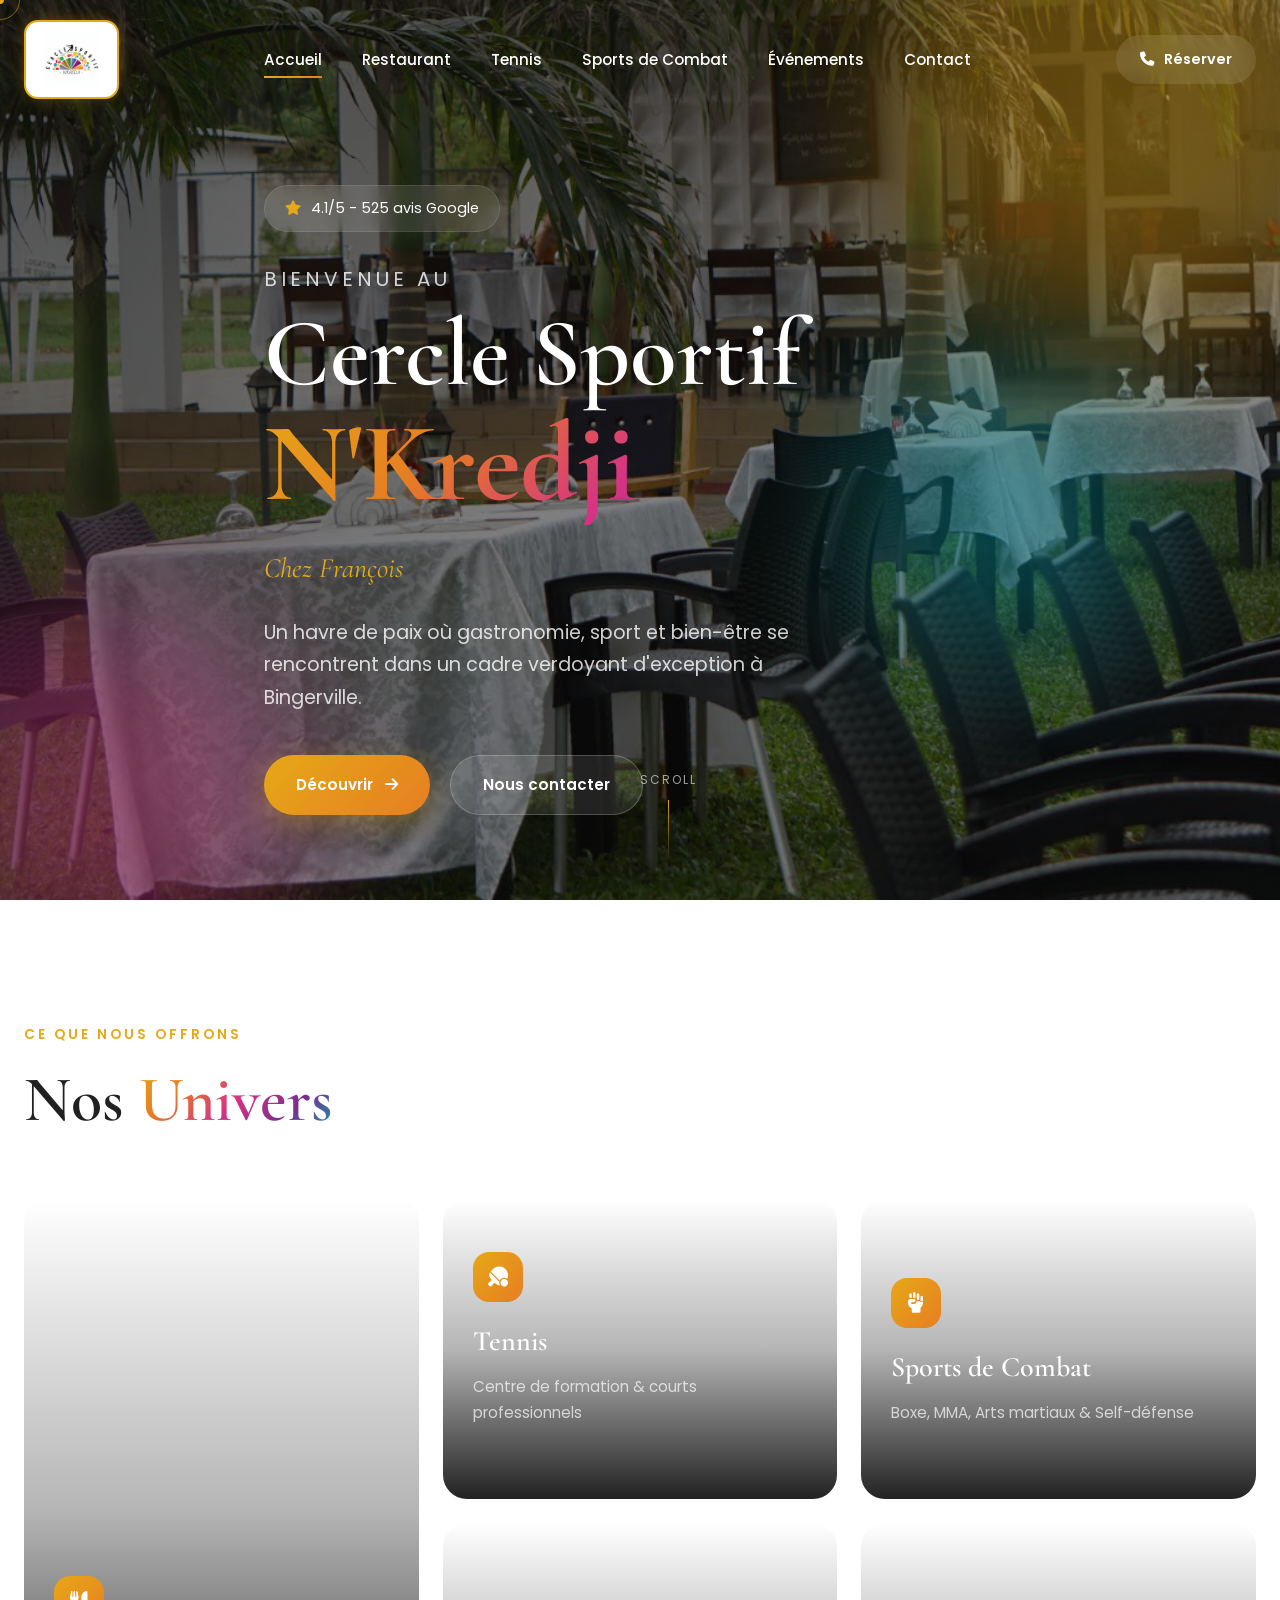
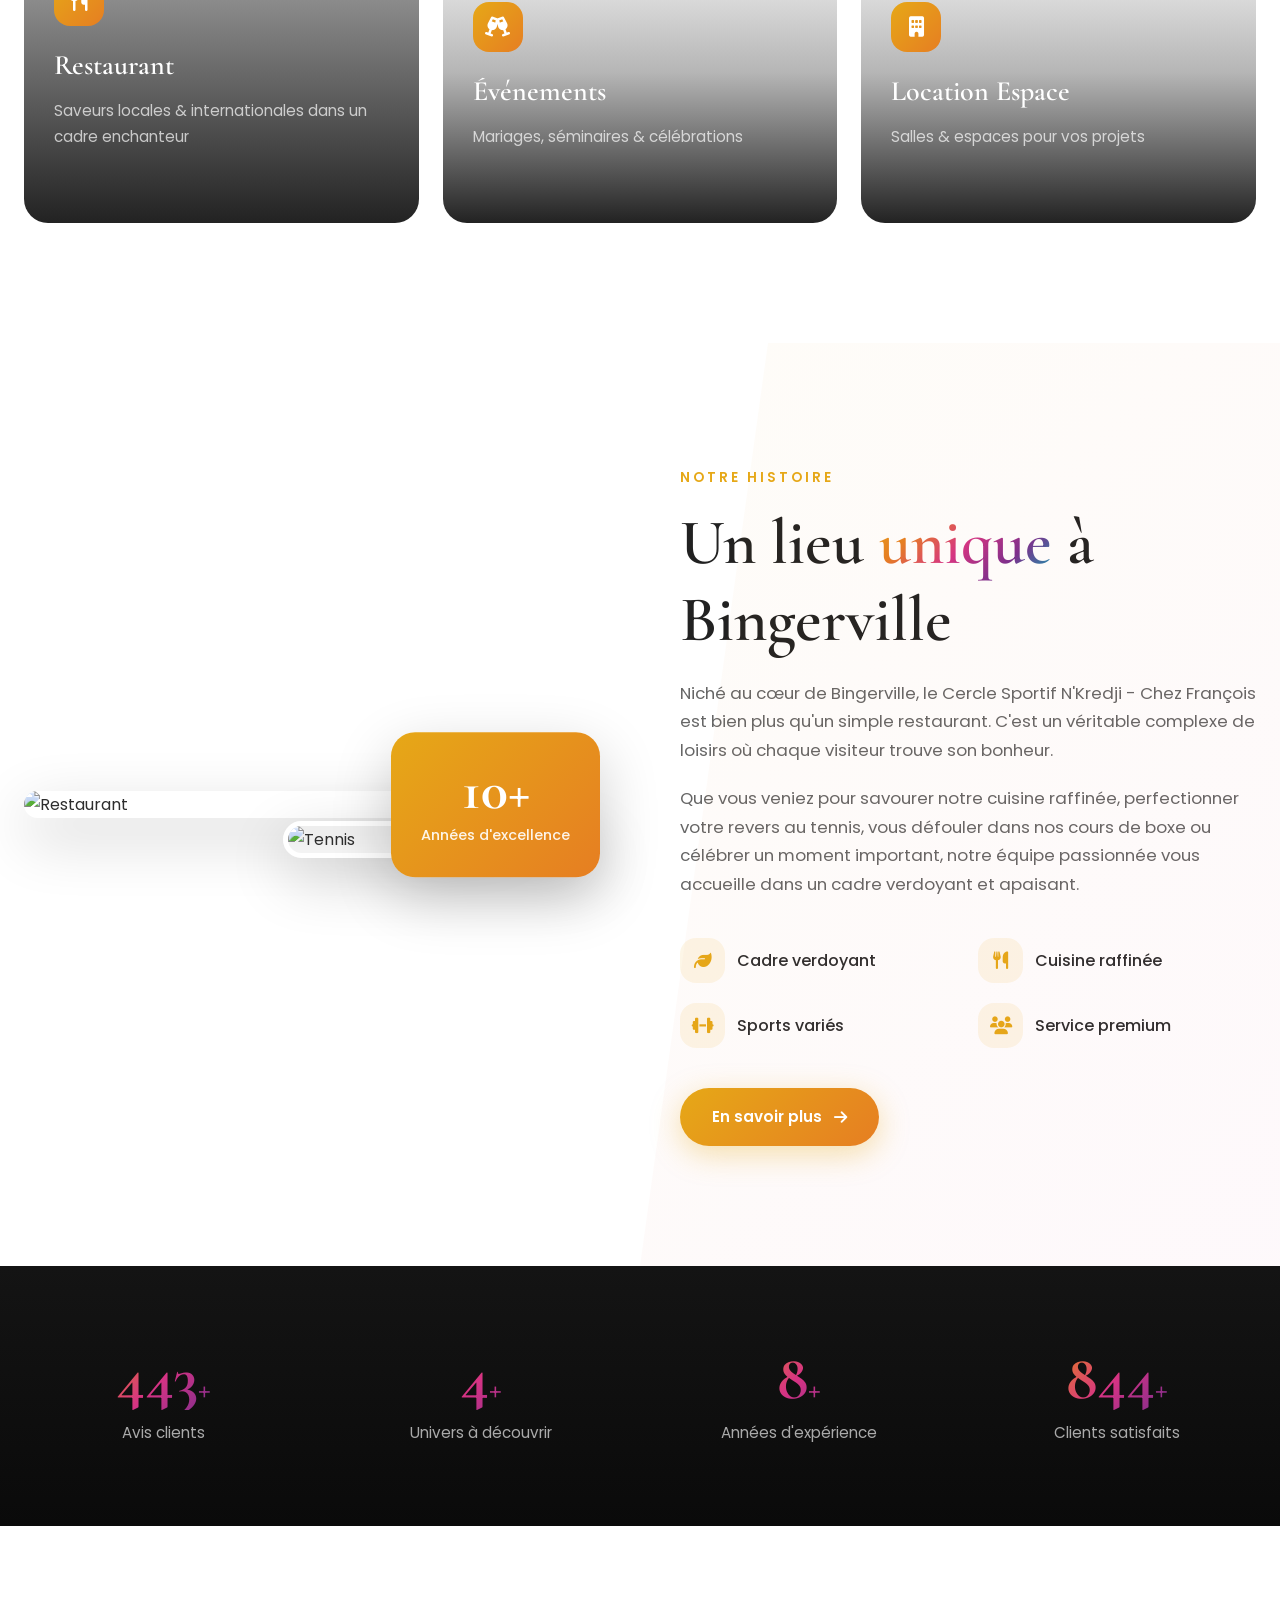
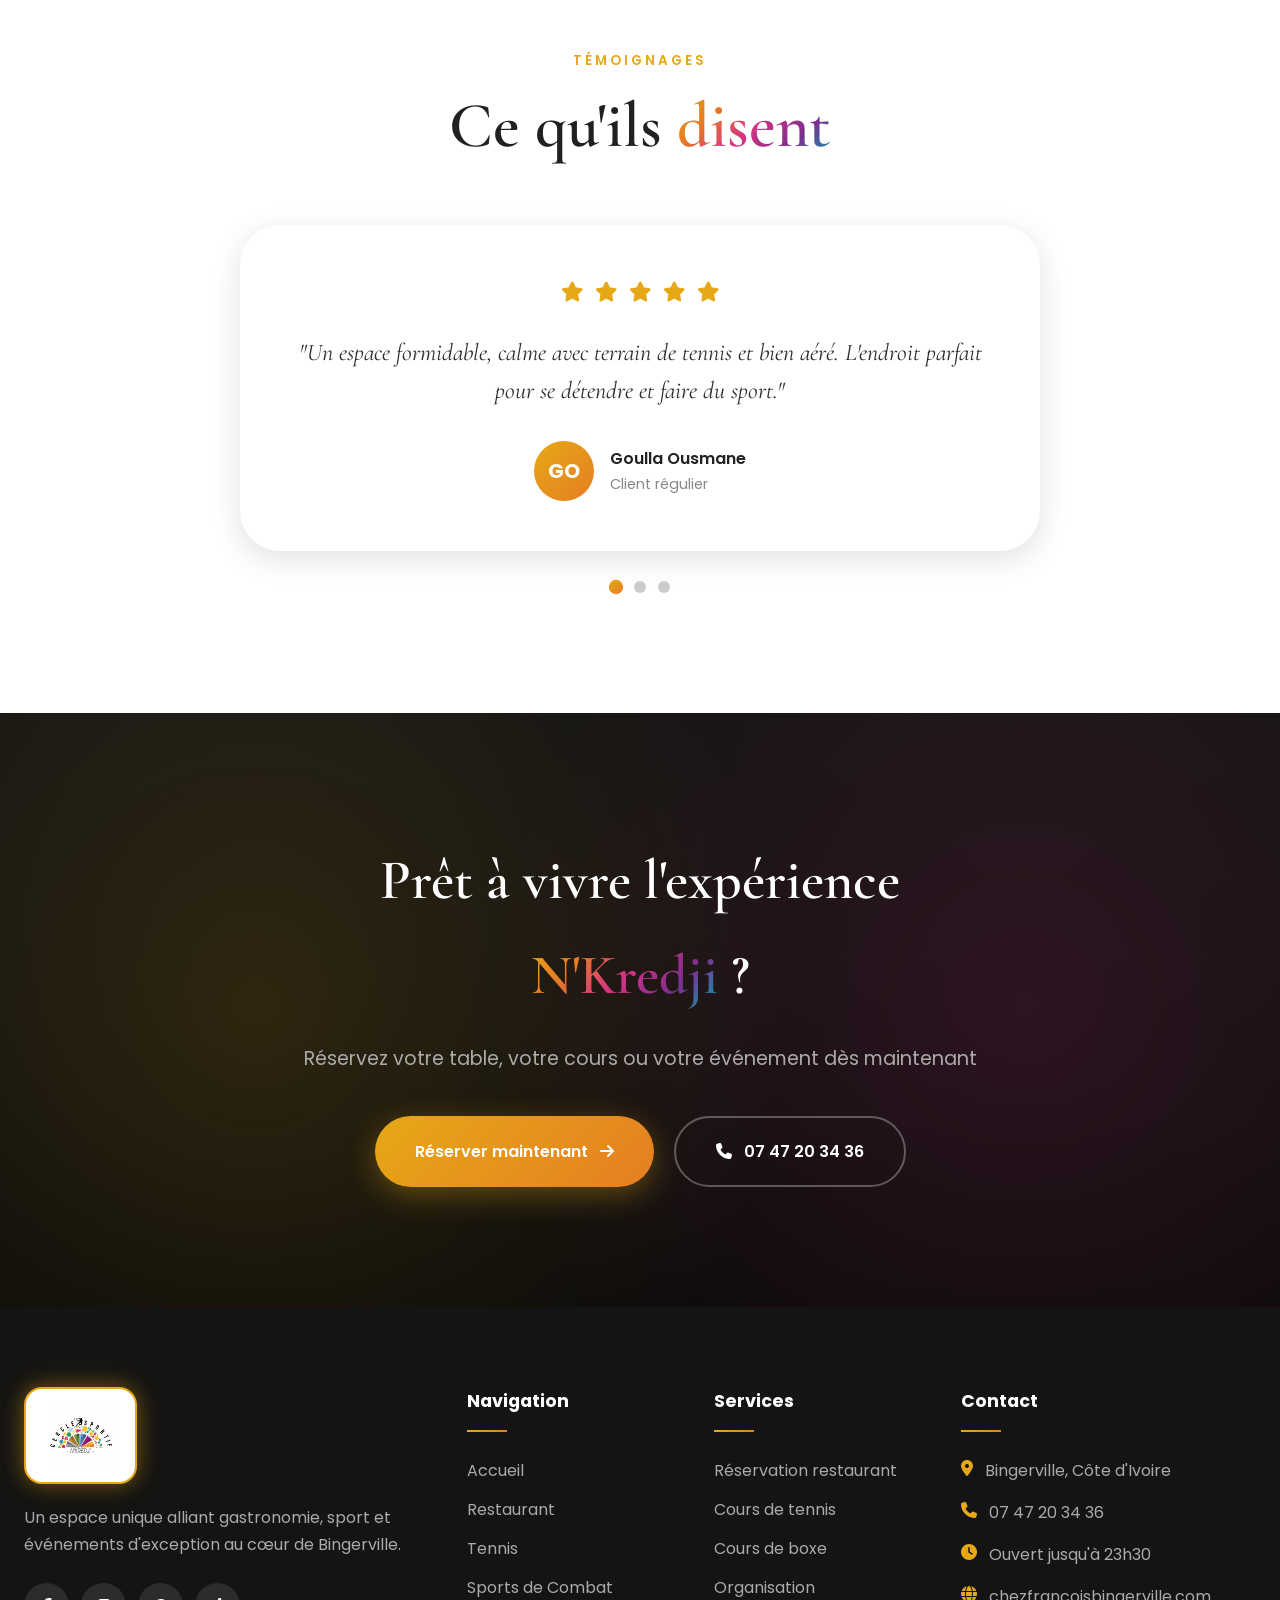
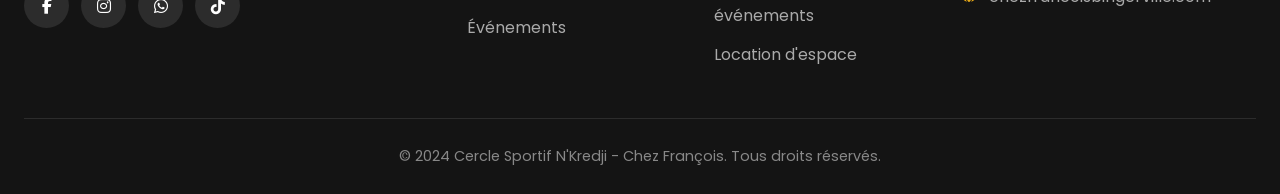
==== index.html @ 5d9f9f69 "Le cercle" ====
<!DOCTYPE html>
<html lang="fr">
<head>
    <meta charset="UTF-8">
    <meta name="viewport" content="width=device-width, initial-scale=1.0">
    <title>Cercle Sportif N'Kredji | Chez François Bingerville</title>
    <meta name="description" content="Restaurant, Centre de Tennis, Sports de Combat, Événements et Location d'Espace à Bingerville">
    <link rel="preconnect" href="https://fonts.googleapis.com">
    <link rel="preconnect" href="https://fonts.gstatic.com" crossorigin>
    <link href="https://fonts.googleapis.com/css2?family=Poppins:wght@300;400;500;600;700;800;900&family=Cormorant+Garamond:wght@400;500;600;700&display=swap" rel="stylesheet">
    <link rel="stylesheet" href="https://cdnjs.cloudflare.com/ajax/libs/font-awesome/6.5.0/css/all.min.css">
    <link rel="stylesheet" href="css/style.css">
</head>
<body>
    <!-- Cursor Effect -->
    <div class="cursor" id="cursor"></div>
    <div class="cursor-follower" id="cursor-follower"></div>

    <!-- Navigation -->
    <header class="header" id="header">
        <nav class="nav container">
            <a href="index.html" class="nav__logo">
                <div class="logo-container">
                    <img src="assets/logo.png" alt="Cercle Sportif N'Kredji">
                </div>
            </a>

            <div class="nav__menu" id="nav-menu">
                <ul class="nav__list">
                    <li class="nav__item">
                        <a href="index.html" class="nav__link active">Accueil</a>
                    </li>
                    <li class="nav__item">
                        <a href="restaurant.html" class="nav__link">Restaurant</a>
                    </li>
                    <li class="nav__item">
                        <a href="tennis.html" class="nav__link">Tennis</a>
                    </li>
                    <li class="nav__item">
                        <a href="combat.html" class="nav__link">Sports de Combat</a>
                    </li>
                    <li class="nav__item">
                        <a href="evenements.html" class="nav__link">Événements</a>
                    </li>
                    <li class="nav__item">
                        <a href="contact.html" class="nav__link">Contact</a>
                    </li>
                </ul>

                <div class="nav__close" id="nav-close">
                    <i class="fas fa-times"></i>
                </div>
            </div>

            <div class="nav__actions">
                <a href="tel:0747203436" class="nav__cta">
                    <i class="fas fa-phone"></i>
                    <span>Réserver</span>
                </a>
                <div class="nav__toggle" id="nav-toggle">
                    <span></span>
                    <span></span>
                </div>
            </div>
        </nav>
    </header>

    <!-- Hero Section -->
    <section class="hero">
        <div class="hero__bg">
            <div class="hero__image" style="background-image: url('assets/hero.png')"></div>
            <div class="hero__overlay"></div>
        </div>

        <div class="hero__content container">
            <div class="hero__badge">
                <span class="hero__badge-icon"><i class="fas fa-star"></i></span>
                <span>4.1/5 - 525 avis Google</span>
            </div>

            <h1 class="hero__title">
                <span class="hero__title-line">Bienvenue au</span>
                <span class="hero__title-main">Cercle Sportif</span>
                <span class="hero__title-accent">N'Kredji</span>
            </h1>

            <p class="hero__subtitle">Chez François</p>

            <p class="hero__description">
                Un havre de paix où gastronomie, sport et bien-être se rencontrent
                dans un cadre verdoyant d'exception à Bingerville.
            </p>

            <div class="hero__buttons">
                <a href="restaurant.html" class="btn btn--primary">
                    <span>Découvrir</span>
                    <i class="fas fa-arrow-right"></i>
                </a>
                <a href="contact.html" class="btn btn--glass">
                    <span>Nous contacter</span>
                </a>
            </div>
        </div>

        <div class="hero__scroll">
            <span>Scroll</span>
            <div class="hero__scroll-line"></div>
        </div>

        <!-- Floating Elements -->
        <div class="hero__float hero__float--1"></div>
        <div class="hero__float hero__float--2"></div>
        <div class="hero__float hero__float--3"></div>
    </section>

    <!-- Services Section -->
    <section class="services section">
        <div class="container">
            <div class="section__header">
                <span class="section__subtitle">Ce que nous offrons</span>
                <h2 class="section__title">Nos <span class="text-gradient">Univers</span></h2>
            </div>

            <div class="services__grid">
                <!-- Restaurant -->
                <a href="restaurant.html" class="service-card service-card--large">
                    <div class="service-card__bg" style="background-image: url('https://images.unsplash.com/photo-1517248135467-4c7edcad34c4?w=800')"></div>
                    <div class="service-card__overlay"></div>
                    <div class="service-card__content">
                        <span class="service-card__icon"><i class="fas fa-utensils"></i></span>
                        <h3 class="service-card__title">Restaurant</h3>
                        <p class="service-card__text">Saveurs locales & internationales dans un cadre enchanteur</p>
                        <span class="service-card__link">
                            Explorer <i class="fas fa-arrow-right"></i>
                        </span>
                    </div>
                </a>

                <!-- Tennis -->
                <a href="tennis.html" class="service-card">
                    <div class="service-card__bg" style="background-image: url('https://images.unsplash.com/photo-1554068865-24cecd4e34b8?w=800')"></div>
                    <div class="service-card__overlay"></div>
                    <div class="service-card__content">
                        <span class="service-card__icon"><i class="fas fa-table-tennis-paddle-ball"></i></span>
                        <h3 class="service-card__title">Tennis</h3>
                        <p class="service-card__text">Centre de formation & courts professionnels</p>
                        <span class="service-card__link">
                            Explorer <i class="fas fa-arrow-right"></i>
                        </span>
                    </div>
                </a>

                <!-- Combat -->
                <a href="combat.html" class="service-card">
                    <div class="service-card__bg" style="background-image: url('https://images.unsplash.com/photo-1549719386-74dfcbf7dbed?w=800')"></div>
                    <div class="service-card__overlay"></div>
                    <div class="service-card__content">
                        <span class="service-card__icon"><i class="fas fa-hand-fist"></i></span>
                        <h3 class="service-card__title">Sports de Combat</h3>
                        <p class="service-card__text">Boxe, MMA, Arts martiaux & Self-défense</p>
                        <span class="service-card__link">
                            Explorer <i class="fas fa-arrow-right"></i>
                        </span>
                    </div>
                </a>

                <!-- Events -->
                <a href="evenements.html" class="service-card">
                    <div class="service-card__bg" style="background-image: url('https://images.unsplash.com/photo-1519167758481-83f550bb49b3?w=800')"></div>
                    <div class="service-card__overlay"></div>
                    <div class="service-card__content">
                        <span class="service-card__icon"><i class="fas fa-champagne-glasses"></i></span>
                        <h3 class="service-card__title">Événements</h3>
                        <p class="service-card__text">Mariages, séminaires & célébrations</p>
                        <span class="service-card__link">
                            Explorer <i class="fas fa-arrow-right"></i>
                        </span>
                    </div>
                </a>

                <!-- Location -->
                <a href="evenements.html#location" class="service-card">
                    <div class="service-card__bg" style="background-image: url('https://images.unsplash.com/photo-1497366216548-37526070297c?w=800')"></div>
                    <div class="service-card__overlay"></div>
                    <div class="service-card__content">
                        <span class="service-card__icon"><i class="fas fa-building"></i></span>
                        <h3 class="service-card__title">Location Espace</h3>
                        <p class="service-card__text">Salles & espaces pour vos projets</p>
                        <span class="service-card__link">
                            Explorer <i class="fas fa-arrow-right"></i>
                        </span>
                    </div>
                </a>
            </div>
        </div>
    </section>

    <!-- About Section -->
    <section class="about section">
        <div class="about__bg"></div>
        <div class="container">
            <div class="about__wrapper">
                <div class="about__images">
                    <div class="about__image about__image--1">
                        <img src="https://images.unsplash.com/photo-1555396273-367ea4eb4db5?w=600" alt="Restaurant">
                    </div>
                    <div class="about__image about__image--2">
                        <img src="https://images.unsplash.com/photo-1622279457486-62dcc4a431d6?w=400" alt="Tennis">
                    </div>
                    <div class="about__experience">
                        <span class="about__experience-number">10+</span>
                        <span class="about__experience-text">Années d'excellence</span>
                    </div>
                </div>

                <div class="about__content">
                    <span class="section__subtitle">Notre histoire</span>
                    <h2 class="section__title">Un lieu <span class="text-gradient">unique</span> à Bingerville</h2>

                    <p class="about__text">
                        Niché au cœur de Bingerville, le Cercle Sportif N'Kredji - Chez François
                        est bien plus qu'un simple restaurant. C'est un véritable complexe de loisirs
                        où chaque visiteur trouve son bonheur.
                    </p>

                    <p class="about__text">
                        Que vous veniez pour savourer notre cuisine raffinée, perfectionner votre
                        revers au tennis, vous défouler dans nos cours de boxe ou célébrer un
                        moment important, notre équipe passionnée vous accueille dans un cadre
                        verdoyant et apaisant.
                    </p>

                    <div class="about__features">
                        <div class="about__feature">
                            <span class="about__feature-icon"><i class="fas fa-leaf"></i></span>
                            <span class="about__feature-text">Cadre verdoyant</span>
                        </div>
                        <div class="about__feature">
                            <span class="about__feature-icon"><i class="fas fa-utensils"></i></span>
                            <span class="about__feature-text">Cuisine raffinée</span>
                        </div>
                        <div class="about__feature">
                            <span class="about__feature-icon"><i class="fas fa-dumbbell"></i></span>
                            <span class="about__feature-text">Sports variés</span>
                        </div>
                        <div class="about__feature">
                            <span class="about__feature-icon"><i class="fas fa-users"></i></span>
                            <span class="about__feature-text">Service premium</span>
                        </div>
                    </div>

                    <a href="contact.html" class="btn btn--primary">
                        <span>En savoir plus</span>
                        <i class="fas fa-arrow-right"></i>
                    </a>
                </div>
            </div>
        </div>
    </section>

    <!-- Stats Section -->
    <section class="stats">
        <div class="container">
            <div class="stats__grid">
                <div class="stat">
                    <span class="stat__number" data-count="525">0</span>
                    <span class="stat__label">Avis clients</span>
                </div>
                <div class="stat">
                    <span class="stat__number" data-count="5">0</span>
                    <span class="stat__label">Univers à découvrir</span>
                </div>
                <div class="stat">
                    <span class="stat__number" data-count="10">0</span>
                    <span class="stat__label">Années d'expérience</span>
                </div>
                <div class="stat">
                    <span class="stat__number" data-count="1000">0</span>
                    <span class="stat__label">Clients satisfaits</span>
                </div>
            </div>
        </div>
    </section>

    <!-- Testimonials -->
    <section class="testimonials section">
        <div class="container">
            <div class="section__header section__header--center">
                <span class="section__subtitle">Témoignages</span>
                <h2 class="section__title">Ce qu'ils <span class="text-gradient">disent</span></h2>
            </div>

            <div class="testimonials__slider">
                <div class="testimonial active">
                    <div class="testimonial__content">
                        <div class="testimonial__rating">
                            <i class="fas fa-star"></i>
                            <i class="fas fa-star"></i>
                            <i class="fas fa-star"></i>
                            <i class="fas fa-star"></i>
                            <i class="fas fa-star"></i>
                        </div>
                        <blockquote class="testimonial__quote">
                            "Un espace formidable, calme avec terrain de tennis et bien aéré.
                            L'endroit parfait pour se détendre et faire du sport."
                        </blockquote>
                        <div class="testimonial__author">
                            <div class="testimonial__avatar">GO</div>
                            <div class="testimonial__info">
                                <span class="testimonial__name">Goulla Ousmane</span>
                                <span class="testimonial__date">Client régulier</span>
                            </div>
                        </div>
                    </div>
                </div>

                <div class="testimonial">
                    <div class="testimonial__content">
                        <div class="testimonial__rating">
                            <i class="fas fa-star"></i>
                            <i class="fas fa-star"></i>
                            <i class="fas fa-star"></i>
                            <i class="fas fa-star"></i>
                            <i class="fas fa-star-half-alt"></i>
                        </div>
                        <blockquote class="testimonial__quote">
                            "Bien espacé, bien propre. Les chambres sont super agréables.
                            Un cadre vraiment exceptionnel pour se ressourcer."
                        </blockquote>
                        <div class="testimonial__author">
                            <div class="testimonial__avatar">TK</div>
                            <div class="testimonial__info">
                                <span class="testimonial__name">Tiacoh A-e Kouadio</span>
                                <span class="testimonial__date">Visiteur</span>
                            </div>
                        </div>
                    </div>
                </div>

                <div class="testimonial">
                    <div class="testimonial__content">
                        <div class="testimonial__rating">
                            <i class="fas fa-star"></i>
                            <i class="fas fa-star"></i>
                            <i class="fas fa-star"></i>
                            <i class="fas fa-star"></i>
                            <i class="fas fa-star"></i>
                        </div>
                        <blockquote class="testimonial__quote">
                            "Le cadre est magnifique et la pizza est excellente !
                            Un lieu parfait pour les sorties en famille ou entre amis."
                        </blockquote>
                        <div class="testimonial__author">
                            <div class="testimonial__avatar">AM</div>
                            <div class="testimonial__info">
                                <span class="testimonial__name">Aminata M.</span>
                                <span class="testimonial__date">Cliente</span>
                            </div>
                        </div>
                    </div>
                </div>
            </div>

            <div class="testimonials__nav">
                <button class="testimonials__dot active" data-index="0"></button>
                <button class="testimonials__dot" data-index="1"></button>
                <button class="testimonials__dot" data-index="2"></button>
            </div>
        </div>
    </section>

    <!-- CTA Section -->
    <section class="cta">
        <div class="cta__bg"></div>
        <div class="container">
            <div class="cta__content">
                <h2 class="cta__title">Prêt à vivre l'expérience <span class="text-gradient">N'Kredji</span> ?</h2>
                <p class="cta__text">Réservez votre table, votre cours ou votre événement dès maintenant</p>
                <div class="cta__buttons">
                    <a href="contact.html" class="btn btn--primary btn--large">
                        <span>Réserver maintenant</span>
                        <i class="fas fa-arrow-right"></i>
                    </a>
                    <a href="tel:0747203436" class="btn btn--outline btn--large">
                        <i class="fas fa-phone"></i>
                        <span>07 47 20 34 36</span>
                    </a>
                </div>
            </div>
        </div>
    </section>

    <!-- Footer -->
    <footer class="footer">
        <div class="container">
            <div class="footer__top">
                <div class="footer__brand">
                    <a href="index.html" class="footer__logo">
                        <div class="logo-container logo-container--footer">
                            <img src="assets/logo.png" alt="Cercle Sportif N'Kredji">
                        </div>
                    </a>
                    <p class="footer__description">
                        Un espace unique alliant gastronomie, sport et événements
                        d'exception au cœur de Bingerville.
                    </p>
                    <div class="footer__social">
                        <a href="#" class="footer__social-link"><i class="fab fa-facebook-f"></i></a>
                        <a href="#" class="footer__social-link"><i class="fab fa-instagram"></i></a>
                        <a href="#" class="footer__social-link"><i class="fab fa-whatsapp"></i></a>
                        <a href="#" class="footer__social-link"><i class="fab fa-tiktok"></i></a>
                    </div>
                </div>

                <div class="footer__links">
                    <h4 class="footer__title">Navigation</h4>
                    <ul class="footer__list">
                        <li><a href="index.html">Accueil</a></li>
                        <li><a href="restaurant.html">Restaurant</a></li>
                        <li><a href="tennis.html">Tennis</a></li>
                        <li><a href="combat.html">Sports de Combat</a></li>
                        <li><a href="evenements.html">Événements</a></li>
                    </ul>
                </div>

                <div class="footer__links">
                    <h4 class="footer__title">Services</h4>
                    <ul class="footer__list">
                        <li><a href="restaurant.html">Réservation restaurant</a></li>
                        <li><a href="tennis.html">Cours de tennis</a></li>
                        <li><a href="combat.html">Cours de boxe</a></li>
                        <li><a href="evenements.html">Organisation événements</a></li>
                        <li><a href="evenements.html#location">Location d'espace</a></li>
                    </ul>
                </div>

                <div class="footer__contact">
                    <h4 class="footer__title">Contact</h4>
                    <ul class="footer__contact-list">
                        <li>
                            <i class="fas fa-location-dot"></i>
                            <span>Bingerville, Côte d'Ivoire</span>
                        </li>
                        <li>
                            <i class="fas fa-phone"></i>
                            <a href="tel:0747203436">07 47 20 34 36</a>
                        </li>
                        <li>
                            <i class="fas fa-clock"></i>
                            <span>Ouvert jusqu'à 23h30</span>
                        </li>
                        <li>
                            <i class="fas fa-globe"></i>
                            <a href="https://chezfrancoisbingerville.com" target="_blank">chezfrancoisbingerville.com</a>
                        </li>
                    </ul>
                </div>
            </div>

            <div class="footer__bottom">
                <p>&copy; 2024 Cercle Sportif N'Kredji - Chez François. Tous droits réservés.</p>
            </div>
        </div>
    </footer>

    <!-- Back to Top -->
    <button class="back-to-top" id="backToTop">
        <i class="fas fa-arrow-up"></i>
    </button>

    <script src="js/main.js"></script>
</body>
</html>
---- css/style.css ----
/* ===============================================
   CERCLE SPORTIF N'KREDJI - MODERN DESIGN
   Palette basée sur le logo multicolore
   =============================================== */

/* === CSS Variables === */
:root {
    /* Couleurs du logo */
    --gold: #E6A817;
    --gold-light: #F4C430;
    --emerald: #2E8B57;
    --emerald-dark: #1D5E3A;
    --cyan: #00A8B5;
    --cyan-light: #00CED1;
    --purple: #7B2D8E;
    --purple-light: #9B4DCA;
    --fuchsia: #D63384;
    --fuchsia-light: #E91E8C;
    --orange: #E67E22;

    /* Neutres élégants */
    --black: #0A0A0A;
    --dark: #141414;
    --dark-lighter: #1E1E1E;
    --gray-900: #212121;
    --gray-800: #2D2D2D;
    --gray-700: #404040;
    --gray-600: #666666;
    --gray-500: #888888;
    --gray-400: #AAAAAA;
    --gray-300: #CCCCCC;
    --gray-200: #E5E5E5;
    --gray-100: #F5F5F5;
    --white: #FFFFFF;

    /* Gradient principal - inspiré de l'éventail du logo */
    --gradient-main: linear-gradient(135deg, var(--gold) 0%, var(--orange) 25%, var(--fuchsia) 50%, var(--purple) 75%, var(--cyan) 100%);
    --gradient-gold: linear-gradient(135deg, var(--gold) 0%, var(--orange) 100%);
    --gradient-cool: linear-gradient(135deg, var(--cyan) 0%, var(--emerald) 100%);
    --gradient-warm: linear-gradient(135deg, var(--fuchsia) 0%, var(--purple) 100%);
    --gradient-dark: linear-gradient(180deg, var(--dark) 0%, var(--black) 100%);

    /* Typography */
    --font-main: 'Poppins', -apple-system, BlinkMacSystemFont, sans-serif;
    --font-display: 'Cormorant Garamond', Georgia, serif;

    /* Spacing */
    --section-padding: 120px;
    --container-max: 1280px;

    /* Effects */
    --shadow-sm: 0 2px 8px rgba(0, 0, 0, 0.08);
    --shadow-md: 0 8px 30px rgba(0, 0, 0, 0.12);
    --shadow-lg: 0 20px 60px rgba(0, 0, 0, 0.2);
    --shadow-glow: 0 0 40px rgba(230, 168, 23, 0.3);

    /* Transitions */
    --ease-out: cubic-bezier(0.16, 1, 0.3, 1);
    --transition-fast: 0.2s var(--ease-out);
    --transition-normal: 0.4s var(--ease-out);
    --transition-slow: 0.6s var(--ease-out);

    /* Border Radius */
    --radius-sm: 8px;
    --radius-md: 16px;
    --radius-lg: 24px;
    --radius-xl: 40px;
    --radius-full: 9999px;
}

/* === Reset & Base === */
*, *::before, *::after {
    margin: 0;
    padding: 0;
    box-sizing: border-box;
}

html {
    scroll-behavior: smooth;
    font-size: 16px;
    -webkit-font-smoothing: antialiased;
    -moz-osx-font-smoothing: grayscale;
}

body {
    font-family: var(--font-main);
    background: var(--white);
    color: var(--gray-800);
    line-height: 1.7;
    overflow-x: hidden;
}

a {
    text-decoration: none;
    color: inherit;
    transition: var(--transition-fast);
}

ul, ol {
    list-style: none;
}

img {
    max-width: 100%;
    height: auto;
    display: block;
}

button {
    cursor: pointer;
    border: none;
    background: none;
    font-family: inherit;
}

input, textarea, select {
    font-family: inherit;
    font-size: inherit;
    outline: none;
}

.container {
    width: 100%;
    max-width: var(--container-max);
    margin: 0 auto;
    padding: 0 24px;
}

.section {
    padding: var(--section-padding) 0;
    position: relative;
}

.section--dark {
    background: var(--dark);
    color: var(--white);
}

.section--gray {
    background: var(--gray-100);
}

/* === Custom Cursor === */
.cursor, .cursor-follower {
    display: none;
}

@media (hover: hover) and (pointer: fine) {
    .cursor {
        display: block;
        position: fixed;
        width: 8px;
        height: 8px;
        background: var(--gold);
        border-radius: 50%;
        pointer-events: none;
        z-index: 10001;
        transform: translate(-50%, -50%);
        transition: transform 0.1s ease, width 0.3s ease, height 0.3s ease;
    }

    .cursor-follower {
        display: block;
        position: fixed;
        width: 40px;
        height: 40px;
        border: 1px solid var(--gold);
        border-radius: 50%;
        pointer-events: none;
        z-index: 10000;
        transform: translate(-50%, -50%);
        transition: transform 0.15s ease, width 0.3s ease, height 0.3s ease, border-color 0.3s ease;
        opacity: 0.5;
    }

    .cursor.hover {
        width: 12px;
        height: 12px;
        background: var(--fuchsia);
    }

    .cursor-follower.hover {
        width: 60px;
        height: 60px;
        border-color: var(--fuchsia);
    }
}

/* === Typography === */
.text-gradient {
    background: var(--gradient-main);
    -webkit-background-clip: text;
    -webkit-text-fill-color: transparent;
    background-clip: text;
}

.section__header {
    margin-bottom: 60px;
}

.section__header--center {
    text-align: center;
    max-width: 700px;
    margin-left: auto;
    margin-right: auto;
}

.section__subtitle {
    display: inline-block;
    font-size: 0.85rem;
    font-weight: 600;
    text-transform: uppercase;
    letter-spacing: 3px;
    color: var(--gold);
    margin-bottom: 16px;
}

.section--dark .section__subtitle {
    color: var(--gold-light);
}

.section__title {
    font-family: var(--font-display);
    font-size: clamp(2.5rem, 5vw, 4rem);
    font-weight: 600;
    line-height: 1.2;
    color: var(--gray-900);
    margin-bottom: 20px;
}

.section--dark .section__title {
    color: var(--white);
}

.section__description {
    font-size: 1.1rem;
    color: var(--gray-600);
    max-width: 600px;
}

.section--dark .section__description {
    color: var(--gray-400);
}

.section__header--center .section__description {
    margin: 0 auto;
}

/* === Buttons === */
.btn {
    display: inline-flex;
    align-items: center;
    justify-content: center;
    gap: 12px;
    padding: 16px 32px;
    font-size: 0.95rem;
    font-weight: 600;
    border-radius: var(--radius-full);
    transition: var(--transition-normal);
    position: relative;
    overflow: hidden;
}

.btn--primary {
    background: var(--gradient-gold);
    color: var(--white);
    box-shadow: 0 8px 30px rgba(230, 168, 23, 0.35);
}

.btn--primary:hover {
    transform: translateY(-3px);
    box-shadow: 0 12px 40px rgba(230, 168, 23, 0.45);
}

.btn--primary i {
    transition: transform var(--transition-fast);
}

.btn--primary:hover i {
    transform: translateX(5px);
}

.btn--outline {
    border: 2px solid var(--gray-300);
    color: var(--gray-800);
    background: transparent;
}

.btn--outline:hover {
    border-color: var(--gold);
    color: var(--gold);
}

.section--dark .btn--outline,
.cta .btn--outline {
    border-color: rgba(255, 255, 255, 0.3);
    color: var(--white);
}

.section--dark .btn--outline:hover,
.cta .btn--outline:hover {
    border-color: var(--white);
    background: rgba(255, 255, 255, 0.1);
}

.btn--glass {
    background: rgba(255, 255, 255, 0.1);
    backdrop-filter: blur(10px);
    border: 1px solid rgba(255, 255, 255, 0.2);
    color: var(--white);
}

.btn--glass:hover {
    background: rgba(255, 255, 255, 0.2);
}

.btn--large {
    padding: 20px 40px;
    font-size: 1rem;
}

.btn--small {
    padding: 12px 24px;
    font-size: 0.875rem;
}

.btn--full {
    width: 100%;
}

/* === Header / Navigation === */
.header {
    position: fixed;
    top: 0;
    left: 0;
    width: 100%;
    z-index: 1000;
    padding: 20px 0;
    transition: var(--transition-normal);
}

.header.scrolled {
    background: rgba(255, 255, 255, 0.95);
    backdrop-filter: blur(20px);
    padding: 12px 0;
    box-shadow: var(--shadow-md);
}

.header--dark {
    background: rgba(255, 255, 255, 0.95);
    backdrop-filter: blur(20px);
    box-shadow: var(--shadow-sm);
}

.header--dark.scrolled {
    background: rgba(255, 255, 255, 0.98);
    box-shadow: var(--shadow-md);
}

.header--dark .nav__link {
    color: var(--gray-800);
}

.header--dark.scrolled .nav__link {
    color: var(--gray-800);
}

.header--dark .nav__cta {
    background: var(--gradient-gold);
    color: var(--white);
}

.header--dark.scrolled .nav__cta {
    background: var(--gradient-gold);
    color: var(--white);
}

.header--dark .nav__toggle span {
    background: var(--gray-800);
}

.nav {
    display: flex;
    align-items: center;
    justify-content: space-between;
}

.nav__logo img {
    height: 55px;
    transition: var(--transition-normal);
}

.header.scrolled .nav__logo img {
    height: 45px;
}

/* Logo Container - Clean modern design with orange glow */
.logo-container {
    display: flex;
    align-items: center;
    justify-content: center;
    padding: 10px 18px;
    background: var(--white);
    border-radius: 14px;
    border: 2px solid var(--gold);
    box-shadow:
        0 0 15px rgba(230, 168, 23, 0.3),
        0 4px 20px rgba(0, 0, 0, 0.1);
    transition: var(--transition-normal);
    position: relative;
}

.nav__logo:hover .logo-container {
    border-color: var(--orange);
    box-shadow:
        0 0 25px rgba(230, 168, 23, 0.5),
        0 0 50px rgba(230, 168, 23, 0.2),
        0 8px 30px rgba(0, 0, 0, 0.15);
    transform: translateY(-2px);
}

.header.scrolled .logo-container {
    padding: 8px 14px;
}

/* Footer Logo Container */
.logo-container--footer {
    background: var(--white);
    border: 2px solid var(--gold);
    box-shadow:
        0 0 20px rgba(230, 168, 23, 0.4),
        0 0 40px rgba(230, 168, 23, 0.15),
        0 4px 25px rgba(0, 0, 0, 0.2);
    padding: 14px 22px;
    border-radius: 18px;
}

.footer__logo:hover .logo-container--footer {
    border-color: var(--orange);
    box-shadow:
        0 0 30px rgba(230, 168, 23, 0.6),
        0 0 60px rgba(230, 168, 23, 0.25),
        0 8px 35px rgba(0, 0, 0, 0.25);
    transform: translateY(-3px);
}

.logo-container--footer img {
    height: 65px;
}

.nav__list {
    display: flex;
    align-items: center;
    gap: 40px;
}

.nav__link {
    font-size: 0.95rem;
    font-weight: 500;
    color: var(--white);
    position: relative;
    padding: 8px 0;
}

.header.scrolled .nav__link {
    color: var(--gray-800);
}

.nav__link::after {
    content: '';
    position: absolute;
    bottom: 0;
    left: 0;
    width: 0;
    height: 2px;
    background: var(--gradient-gold);
    transition: var(--transition-normal);
}

.nav__link:hover::after,
.nav__link.active::after {
    width: 100%;
}

.nav__actions {
    display: flex;
    align-items: center;
    gap: 20px;
}

.nav__cta {
    display: flex;
    align-items: center;
    gap: 10px;
    padding: 12px 24px;
    background: rgba(255, 255, 255, 0.1);
    backdrop-filter: blur(10px);
    border-radius: var(--radius-full);
    color: var(--white);
    font-weight: 600;
    font-size: 0.9rem;
    transition: var(--transition-normal);
}

.nav__cta:hover {
    background: var(--gradient-gold);
    transform: translateY(-2px);
    box-shadow: 0 8px 25px rgba(230, 168, 23, 0.4);
}

.header.scrolled .nav__cta {
    background: var(--gradient-gold);
    color: var(--white);
}

.nav__toggle {
    display: none;
    flex-direction: column;
    gap: 6px;
    padding: 10px;
    cursor: pointer;
}

.nav__toggle span {
    width: 24px;
    height: 2px;
    background: var(--white);
    transition: var(--transition-normal);
}

.header.scrolled .nav__toggle span {
    background: var(--gray-800);
}

.nav__close {
    display: none;
}

/* === Hero Section === */
.hero {
    position: relative;
    min-height: 100vh;
    display: flex;
    align-items: center;
    overflow: hidden;
}

.hero__bg {
    position: absolute;
    top: 0;
    left: 0;
    width: 100%;
    height: 100%;
    /* Fallback color - vert émeraude foncé inspiré du logo */
    background: linear-gradient(135deg, #1D5E3A 0%, #0A2E1C 100%);
}

.hero__image {
    width: 100%;
    height: 100%;
    background-size: cover;
    background-position: center;
    background-repeat: no-repeat;
}

.hero__video {
    width: 100%;
    height: 100%;
    object-fit: cover;
}

.hero__overlay {
    position: absolute;
    top: 0;
    left: 0;
    width: 100%;
    height: 100%;
    background: linear-gradient(
        135deg,
        rgba(10, 10, 10, 0.7) 0%,
        rgba(10, 10, 10, 0.5) 50%,
        rgba(10, 10, 10, 0.4) 100%
    );
}

.hero__content {
    position: relative;
    z-index: 2;
    max-width: 800px;
    padding-top: 100px;
}

.hero__badge {
    display: inline-flex;
    align-items: center;
    gap: 10px;
    padding: 10px 20px;
    background: rgba(255, 255, 255, 0.1);
    backdrop-filter: blur(10px);
    border: 1px solid rgba(255, 255, 255, 0.1);
    border-radius: var(--radius-full);
    font-size: 0.9rem;
    color: var(--white);
    margin-bottom: 30px;
    animation: fadeInUp 1s var(--ease-out) 0.2s both;
}

.hero__badge-icon {
    color: var(--gold);
}

.hero__title {
    color: var(--white);
    margin-bottom: 20px;
    animation: fadeInUp 1s var(--ease-out) 0.4s both;
}

.hero__title-line {
    display: block;
    font-family: var(--font-main);
    font-size: 1.25rem;
    font-weight: 400;
    letter-spacing: 4px;
    text-transform: uppercase;
    opacity: 0.8;
    margin-bottom: 10px;
}

.hero__title-main {
    display: block;
    font-family: var(--font-display);
    font-size: clamp(3rem, 8vw, 6rem);
    font-weight: 600;
    line-height: 1;
}

.hero__title-accent {
    display: block;
    font-family: var(--font-display);
    font-size: clamp(3.5rem, 10vw, 7rem);
    font-weight: 700;
    background: var(--gradient-main);
    -webkit-background-clip: text;
    -webkit-text-fill-color: transparent;
    background-clip: text;
    line-height: 1.1;
}

.hero__subtitle {
    font-family: var(--font-display);
    font-size: 1.75rem;
    font-style: italic;
    color: var(--gold);
    margin-bottom: 24px;
    animation: fadeInUp 1s var(--ease-out) 0.5s both;
}

.hero__description {
    font-size: 1.2rem;
    color: rgba(255, 255, 255, 0.8);
    max-width: 550px;
    margin-bottom: 40px;
    animation: fadeInUp 1s var(--ease-out) 0.6s both;
}

.hero__buttons {
    display: flex;
    gap: 20px;
    flex-wrap: wrap;
    animation: fadeInUp 1s var(--ease-out) 0.7s both;
}

.hero__scroll {
    position: absolute;
    bottom: 40px;
    left: 50%;
    transform: translateX(-50%);
    display: flex;
    flex-direction: column;
    align-items: center;
    gap: 10px;
    color: rgba(255, 255, 255, 0.6);
    font-size: 0.75rem;
    letter-spacing: 2px;
    text-transform: uppercase;
    animation: fadeInUp 1s var(--ease-out) 1s both;
}

.hero__scroll-line {
    width: 1px;
    height: 60px;
    background: linear-gradient(to bottom, var(--gold), transparent);
    animation: scrollLine 2s ease-in-out infinite;
}

@keyframes scrollLine {
    0%, 100% { transform: scaleY(0); transform-origin: top; }
    50% { transform: scaleY(1); transform-origin: top; }
    51% { transform-origin: bottom; }
    100% { transform: scaleY(0); transform-origin: bottom; }
}

/* Floating shapes */
.hero__float {
    position: absolute;
    border-radius: 50%;
    filter: blur(80px);
    opacity: 0.4;
    pointer-events: none;
}

.hero__float--1 {
    width: 500px;
    height: 500px;
    background: var(--gold);
    top: -150px;
    right: -100px;
    animation: float1 20s ease-in-out infinite;
}

.hero__float--2 {
    width: 400px;
    height: 400px;
    background: var(--fuchsia);
    bottom: -100px;
    left: -100px;
    animation: float2 25s ease-in-out infinite;
}

.hero__float--3 {
    width: 300px;
    height: 300px;
    background: var(--cyan);
    top: 40%;
    right: 10%;
    animation: float3 18s ease-in-out infinite;
}

@keyframes float1 {
    0%, 100% { transform: translate(0, 0) scale(1); }
    33% { transform: translate(-50px, 50px) scale(1.1); }
    66% { transform: translate(30px, -30px) scale(0.95); }
}

@keyframes float2 {
    0%, 100% { transform: translate(0, 0) scale(1); }
    33% { transform: translate(40px, -40px) scale(0.9); }
    66% { transform: translate(-30px, 30px) scale(1.1); }
}

@keyframes float3 {
    0%, 100% { transform: translate(0, 0) scale(1); }
    50% { transform: translate(-40px, 40px) scale(1.1); }
}

@keyframes fadeInUp {
    from {
        opacity: 0;
        transform: translateY(40px);
    }
    to {
        opacity: 1;
        transform: translateY(0);
    }
}

/* === Page Hero === */
.page-hero {
    position: relative;
    height: 70vh;
    min-height: 500px;
    display: flex;
    align-items: center;
    justify-content: center;
    text-align: center;
    overflow: hidden;
}

.page-hero__bg {
    position: absolute;
    top: 0;
    left: 0;
    width: 100%;
    height: 100%;
    background-size: cover;
    background-position: center;
    transition: transform 10s ease-out;
}

.page-hero:hover .page-hero__bg {
    transform: scale(1.05);
}

.page-hero__overlay {
    position: absolute;
    top: 0;
    left: 0;
    width: 100%;
    height: 100%;
    background: linear-gradient(
        to bottom,
        rgba(10, 10, 10, 0.5) 0%,
        rgba(10, 10, 10, 0.7) 100%
    );
}

.page-hero__overlay--dark {
    background: linear-gradient(
        to bottom,
        rgba(10, 10, 10, 0.7) 0%,
        rgba(10, 10, 10, 0.85) 100%
    );
}

.page-hero__content {
    position: relative;
    z-index: 2;
    max-width: 800px;
    padding: 0 24px;
}

.page-hero__subtitle {
    display: inline-block;
    font-size: 0.9rem;
    font-weight: 600;
    text-transform: uppercase;
    letter-spacing: 4px;
    color: var(--gold);
    margin-bottom: 20px;
    animation: fadeInUp 0.8s var(--ease-out) 0.2s both;
}

.page-hero__title {
    font-family: var(--font-display);
    font-size: clamp(3rem, 8vw, 5rem);
    font-weight: 600;
    color: var(--white);
    line-height: 1.1;
    margin-bottom: 20px;
    animation: fadeInUp 0.8s var(--ease-out) 0.4s both;
}

.page-hero__description {
    font-size: 1.2rem;
    color: rgba(255, 255, 255, 0.8);
    max-width: 600px;
    margin: 0 auto;
    animation: fadeInUp 0.8s var(--ease-out) 0.6s both;
}

.page-hero__scroll {
    position: absolute;
    bottom: 30px;
    left: 50%;
    transform: translateX(-50%);
    color: var(--white);
    font-size: 1.5rem;
    animation: bounce 2s infinite;
}

@keyframes bounce {
    0%, 100% { transform: translateX(-50%) translateY(0); }
    50% { transform: translateX(-50%) translateY(10px); }
}

/* === Services Grid === */
.services__grid {
    display: grid;
    grid-template-columns: repeat(3, 1fr);
    grid-template-rows: repeat(2, 300px);
    gap: 24px;
}

.service-card {
    position: relative;
    border-radius: var(--radius-lg);
    overflow: hidden;
    display: flex;
    align-items: flex-end;
}

.service-card--large {
    grid-row: span 2;
}

.service-card__bg {
    position: absolute;
    top: 0;
    left: 0;
    width: 100%;
    height: 100%;
    background-size: cover;
    background-position: center;
    transition: transform var(--transition-slow);
}

.service-card:hover .service-card__bg {
    transform: scale(1.1);
}

.service-card__overlay {
    position: absolute;
    top: 0;
    left: 0;
    width: 100%;
    height: 100%;
    background: linear-gradient(
        to top,
        rgba(10, 10, 10, 0.9) 0%,
        rgba(10, 10, 10, 0.3) 50%,
        transparent 100%
    );
    transition: var(--transition-normal);
}

.service-card:hover .service-card__overlay {
    background: linear-gradient(
        to top,
        rgba(10, 10, 10, 0.95) 0%,
        rgba(10, 10, 10, 0.5) 60%,
        rgba(10, 10, 10, 0.2) 100%
    );
}

.service-card__content {
    position: relative;
    z-index: 2;
    padding: 30px;
    width: 100%;
}

.service-card__icon {
    display: inline-flex;
    align-items: center;
    justify-content: center;
    width: 50px;
    height: 50px;
    background: var(--gradient-gold);
    border-radius: var(--radius-md);
    font-size: 1.25rem;
    color: var(--white);
    margin-bottom: 16px;
    transition: var(--transition-normal);
}

.service-card:hover .service-card__icon {
    transform: scale(1.1);
}

.service-card__title {
    font-family: var(--font-display);
    font-size: 1.75rem;
    font-weight: 600;
    color: var(--white);
    margin-bottom: 8px;
}

.service-card__text {
    font-size: 0.95rem;
    color: rgba(255, 255, 255, 0.7);
    margin-bottom: 16px;
    display: -webkit-box;
    -webkit-line-clamp: 2;
    -webkit-box-orient: vertical;
    overflow: hidden;
}

.service-card__link {
    display: inline-flex;
    align-items: center;
    gap: 8px;
    font-size: 0.9rem;
    font-weight: 600;
    color: var(--gold);
    opacity: 0;
    transform: translateY(10px);
    transition: var(--transition-normal);
}

.service-card:hover .service-card__link {
    opacity: 1;
    transform: translateY(0);
}

.service-card__link i {
    transition: transform var(--transition-fast);
}

.service-card:hover .service-card__link i {
    transform: translateX(5px);
}

/* === About Section === */
.about__bg {
    position: absolute;
    top: 0;
    right: 0;
    width: 50%;
    height: 100%;
    background: linear-gradient(135deg, rgba(230, 168, 23, 0.03), rgba(214, 51, 132, 0.03));
    clip-path: polygon(20% 0, 100% 0, 100% 100%, 0 100%);
}

.about__wrapper {
    display: grid;
    grid-template-columns: 1fr 1fr;
    gap: 80px;
    align-items: center;
}

.about__images {
    position: relative;
}

.about__image {
    border-radius: var(--radius-lg);
    overflow: hidden;
    box-shadow: var(--shadow-lg);
}

.about__image img {
    width: 100%;
    height: 100%;
    object-fit: cover;
    transition: transform var(--transition-slow);
}

.about__image:hover img {
    transform: scale(1.05);
}

.about__image--1 {
    width: 85%;
}

.about__image--2 {
    position: absolute;
    bottom: -40px;
    right: 0;
    width: 55%;
    border: 5px solid var(--white);
}

.about__experience {
    position: absolute;
    top: 50%;
    right: 0;
    transform: translateY(-50%);
    background: var(--gradient-gold);
    padding: 30px;
    border-radius: var(--radius-lg);
    text-align: center;
    box-shadow: var(--shadow-lg);
}

.about__experience-number {
    display: block;
    font-family: var(--font-display);
    font-size: 3.5rem;
    font-weight: 700;
    color: var(--white);
    line-height: 1;
}

.about__experience-text {
    display: block;
    font-size: 0.9rem;
    font-weight: 500;
    color: rgba(255, 255, 255, 0.9);
    margin-top: 5px;
}

.about__text {
    font-size: 1.05rem;
    color: var(--gray-600);
    margin-bottom: 20px;
}

.about__features {
    display: grid;
    grid-template-columns: repeat(2, 1fr);
    gap: 20px;
    margin: 40px 0;
}

.about__feature {
    display: flex;
    align-items: center;
    gap: 12px;
}

.about__feature-icon {
    display: flex;
    align-items: center;
    justify-content: center;
    width: 45px;
    height: 45px;
    background: rgba(230, 168, 23, 0.1);
    border-radius: var(--radius-md);
    color: var(--gold);
    font-size: 1.1rem;
}

.about__feature-text {
    font-weight: 500;
    color: var(--gray-800);
}

/* === Stats Section === */
.stats {
    background: var(--gradient-dark);
    padding: 80px 0;
}

.stats__grid {
    display: grid;
    grid-template-columns: repeat(4, 1fr);
    gap: 40px;
    text-align: center;
}

.stat__number {
    display: block;
    font-family: var(--font-display);
    font-size: 4rem;
    font-weight: 700;
    background: var(--gradient-main);
    -webkit-background-clip: text;
    -webkit-text-fill-color: transparent;
    background-clip: text;
    line-height: 1;
}

.stat__number::after {
    content: '+';
    font-size: 2rem;
}

.stat__label {
    display: block;
    color: var(--gray-400);
    font-size: 0.95rem;
    margin-top: 10px;
}

/* === Testimonials === */
.testimonials__slider {
    max-width: 800px;
    margin: 0 auto;
    position: relative;
}

.testimonial {
    display: none;
    animation: fadeIn 0.5s var(--ease-out);
}

.testimonial.active {
    display: block;
}

@keyframes fadeIn {
    from { opacity: 0; transform: translateY(20px); }
    to { opacity: 1; transform: translateY(0); }
}

.testimonial__content {
    background: var(--white);
    padding: 50px;
    border-radius: var(--radius-xl);
    box-shadow: var(--shadow-md);
    text-align: center;
}

.testimonial__rating {
    color: var(--gold);
    font-size: 1.25rem;
    margin-bottom: 25px;
}

.testimonial__rating i {
    margin: 0 3px;
}

.testimonial__quote {
    font-family: var(--font-display);
    font-size: 1.5rem;
    font-style: italic;
    color: var(--gray-800);
    line-height: 1.6;
    margin-bottom: 30px;
}

.testimonial__author {
    display: flex;
    align-items: center;
    justify-content: center;
    gap: 16px;
}

.testimonial__avatar {
    width: 60px;
    height: 60px;
    background: var(--gradient-gold);
    border-radius: 50%;
    display: flex;
    align-items: center;
    justify-content: center;
    font-size: 1.25rem;
    font-weight: 700;
    color: var(--white);
}

.testimonial__info {
    text-align: left;
}

.testimonial__name {
    display: block;
    font-weight: 600;
    color: var(--gray-900);
}

.testimonial__date {
    display: block;
    font-size: 0.9rem;
    color: var(--gray-500);
}

.testimonials__nav {
    display: flex;
    justify-content: center;
    gap: 12px;
    margin-top: 30px;
}

.testimonials__dot {
    width: 12px;
    height: 12px;
    border-radius: 50%;
    background: var(--gray-300);
    transition: var(--transition-normal);
    cursor: pointer;
}

.testimonials__dot.active {
    background: var(--gradient-gold);
    transform: scale(1.2);
}

/* === CTA Section === */
.cta {
    position: relative;
    padding: 120px 0;
    overflow: hidden;
}

.cta__bg {
    position: absolute;
    top: 0;
    left: 0;
    width: 100%;
    height: 100%;
    background: var(--gradient-dark);
}

.cta__bg::before {
    content: '';
    position: absolute;
    top: 0;
    left: 0;
    width: 100%;
    height: 100%;
    background:
        radial-gradient(circle at 20% 50%, rgba(230, 168, 23, 0.15) 0%, transparent 50%),
        radial-gradient(circle at 80% 50%, rgba(214, 51, 132, 0.15) 0%, transparent 50%);
}

.cta__content {
    position: relative;
    z-index: 2;
    text-align: center;
    max-width: 700px;
    margin: 0 auto;
}

.cta__title {
    font-family: var(--font-display);
    font-size: clamp(2.5rem, 5vw, 3.5rem);
    font-weight: 600;
    color: var(--white);
    margin-bottom: 20px;
}

.cta__text {
    font-size: 1.2rem;
    color: var(--gray-400);
    margin-bottom: 40px;
}

.cta__buttons {
    display: flex;
    gap: 20px;
    justify-content: center;
    flex-wrap: wrap;
}

/* === Intro Section === */
.intro__wrapper {
    display: grid;
    grid-template-columns: 1fr 1fr;
    gap: 80px;
    align-items: center;
}

.intro__wrapper--reverse {
    direction: rtl;
}

.intro__wrapper--reverse > * {
    direction: ltr;
}

.intro__text {
    font-size: 1.05rem;
    color: var(--gray-600);
    margin-bottom: 20px;
}

.intro__badges {
    display: flex;
    flex-wrap: wrap;
    gap: 16px;
    margin-top: 30px;
}

.intro__badge {
    display: flex;
    align-items: center;
    gap: 10px;
    padding: 12px 20px;
    background: rgba(230, 168, 23, 0.08);
    border-radius: var(--radius-full);
    font-size: 0.9rem;
    font-weight: 500;
    color: var(--gray-800);
}

.intro__badge i {
    color: var(--gold);
}

.intro__image {
    position: relative;
}

.intro__image img {
    width: 100%;
    border-radius: var(--radius-xl);
    box-shadow: var(--shadow-lg);
}

.intro__image-badge {
    position: absolute;
    bottom: -20px;
    left: 30px;
    display: flex;
    align-items: center;
    gap: 12px;
    padding: 16px 24px;
    background: var(--white);
    border-radius: var(--radius-full);
    box-shadow: var(--shadow-md);
    font-size: 0.9rem;
    font-weight: 600;
}

.intro__image-badge-icon {
    display: flex;
    align-items: center;
    justify-content: center;
    width: 40px;
    height: 40px;
    background: var(--gradient-gold);
    border-radius: 50%;
    color: var(--white);
}

/* === Menu Grid === */
.menu__grid {
    display: grid;
    grid-template-columns: repeat(3, 1fr);
    gap: 30px;
}

.menu-card {
    background: var(--dark-lighter);
    border-radius: var(--radius-lg);
    overflow: hidden;
    transition: var(--transition-normal);
}

.menu-card:hover {
    transform: translateY(-10px);
    box-shadow: var(--shadow-glow);
}

.menu-card__image {
    height: 200px;
    overflow: hidden;
}

.menu-card__image img {
    width: 100%;
    height: 100%;
    object-fit: cover;
    transition: transform var(--transition-slow);
}

.menu-card:hover .menu-card__image img {
    transform: scale(1.1);
}

.menu-card__content {
    padding: 25px;
}

.menu-card__category {
    display: inline-block;
    font-size: 0.75rem;
    font-weight: 600;
    text-transform: uppercase;
    letter-spacing: 1px;
    color: var(--gold);
    margin-bottom: 10px;
}

.menu-card__title {
    font-family: var(--font-display);
    font-size: 1.5rem;
    font-weight: 600;
    color: var(--white);
    margin-bottom: 8px;
}

.menu-card__description {
    font-size: 0.9rem;
    color: var(--gray-400);
    margin-bottom: 16px;
}

.menu-card__footer {
    display: flex;
    justify-content: space-between;
    align-items: center;
}

.menu-card__tag {
    display: flex;
    align-items: center;
    gap: 6px;
    font-size: 0.8rem;
    color: var(--fuchsia);
}

.menu__cta {
    text-align: center;
    margin-top: 60px;
}

.menu__cta p {
    color: var(--gray-400);
    margin-bottom: 20px;
}

/* === Ambiance Gallery === */
.ambiance__gallery {
    display: grid;
    grid-template-columns: 2fr 1fr 1fr;
    grid-template-rows: repeat(2, 200px);
    gap: 20px;
}

.ambiance__item {
    position: relative;
    border-radius: var(--radius-lg);
    overflow: hidden;
}

.ambiance__item--large {
    grid-row: span 2;
}

.ambiance__item img {
    width: 100%;
    height: 100%;
    object-fit: cover;
    transition: transform var(--transition-slow);
}

.ambiance__item:hover img {
    transform: scale(1.1);
}

.ambiance__item-overlay {
    position: absolute;
    bottom: 0;
    left: 0;
    width: 100%;
    padding: 20px;
    background: linear-gradient(to top, rgba(0, 0, 0, 0.8), transparent);
    opacity: 0;
    transition: var(--transition-normal);
}

.ambiance__item:hover .ambiance__item-overlay {
    opacity: 1;
}

.ambiance__item-overlay span {
    color: var(--white);
    font-weight: 500;
}

/* === Drinks Section === */
.drinks__wrapper {
    display: grid;
    grid-template-columns: 1fr 1fr;
    gap: 80px;
    align-items: center;
}

.drinks__text {
    font-size: 1.05rem;
    color: var(--gray-600);
    margin-bottom: 30px;
}

.drinks__list {
    display: flex;
    flex-direction: column;
    gap: 20px;
}

.drinks__item {
    display: flex;
    align-items: center;
    gap: 16px;
    padding: 20px;
    background: var(--white);
    border-radius: var(--radius-md);
    box-shadow: var(--shadow-sm);
    transition: var(--transition-normal);
}

.drinks__item:hover {
    transform: translateX(10px);
    box-shadow: var(--shadow-md);
}

.drinks__item-icon {
    font-size: 2rem;
}

.drinks__item-info h4 {
    font-weight: 600;
    color: var(--gray-900);
    margin-bottom: 4px;
}

.drinks__item-info p {
    font-size: 0.9rem;
    color: var(--gray-500);
}

.drinks__image img {
    border-radius: var(--radius-xl);
    box-shadow: var(--shadow-lg);
}

/* === Restaurant Info === */
.resto-info__grid {
    display: grid;
    grid-template-columns: repeat(4, 1fr);
    gap: 30px;
}

.resto-info__card {
    text-align: center;
    padding: 40px 30px;
    background: var(--white);
    border-radius: var(--radius-lg);
    box-shadow: var(--shadow-sm);
    transition: var(--transition-normal);
}

.resto-info__card:hover {
    transform: translateY(-10px);
    box-shadow: var(--shadow-md);
}

.resto-info__icon {
    display: inline-flex;
    align-items: center;
    justify-content: center;
    width: 70px;
    height: 70px;
    background: var(--gradient-gold);
    border-radius: 50%;
    font-size: 1.5rem;
    color: var(--white);
    margin-bottom: 20px;
}

.resto-info__card h3 {
    font-size: 1.1rem;
    color: var(--gray-900);
    margin-bottom: 10px;
}

.resto-info__card p {
    font-size: 0.95rem;
    color: var(--gray-600);
}

.resto-info__card strong {
    color: var(--gold);
}

/* === Programs Grid === */
.programs__grid {
    display: grid;
    grid-template-columns: repeat(3, 1fr);
    gap: 30px;
}

.program-card {
    background: var(--dark-lighter);
    border-radius: var(--radius-lg);
    padding: 40px;
    text-align: center;
    position: relative;
    transition: var(--transition-normal);
}

.program-card:hover {
    transform: translateY(-10px);
}

.program-card--featured {
    background: linear-gradient(135deg, var(--gold), var(--orange));
    transform: scale(1.05);
}

.program-card--featured:hover {
    transform: scale(1.05) translateY(-10px);
}

.program-card__badge {
    position: absolute;
    top: -12px;
    left: 50%;
    transform: translateX(-50%);
    background: var(--fuchsia);
    color: var(--white);
    padding: 6px 20px;
    border-radius: var(--radius-full);
    font-size: 0.8rem;
    font-weight: 600;
}

.program-card__icon {
    display: inline-flex;
    align-items: center;
    justify-content: center;
    width: 70px;
    height: 70px;
    background: rgba(255, 255, 255, 0.1);
    border-radius: 50%;
    font-size: 1.75rem;
    color: var(--white);
    margin-bottom: 20px;
}

.program-card--featured .program-card__icon {
    background: rgba(255, 255, 255, 0.2);
}

.program-card__title {
    font-family: var(--font-display);
    font-size: 1.75rem;
    color: var(--white);
    margin-bottom: 8px;
}

.program-card__level {
    color: var(--gold-light);
    font-size: 0.9rem;
    margin-bottom: 25px;
}

.program-card--featured .program-card__level {
    color: rgba(255, 255, 255, 0.8);
}

.program-card__features {
    text-align: left;
    margin-bottom: 30px;
}

.program-card__features li {
    display: flex;
    align-items: center;
    gap: 10px;
    padding: 10px 0;
    color: var(--gray-300);
    border-bottom: 1px solid rgba(255, 255, 255, 0.1);
}

.program-card__features li i {
    color: var(--cyan);
}

.program-card--featured .program-card__features li {
    color: rgba(255, 255, 255, 0.9);
    border-color: rgba(255, 255, 255, 0.2);
}

.program-card--featured .program-card__features li i {
    color: var(--white);
}

/* === Coaches === */
.coaches__grid {
    display: grid;
    grid-template-columns: repeat(2, 1fr);
    gap: 40px;
    max-width: 800px;
}

.coach-card {
    display: flex;
    gap: 25px;
    align-items: center;
    padding: 30px;
    background: var(--white);
    border-radius: var(--radius-lg);
    box-shadow: var(--shadow-sm);
    transition: var(--transition-normal);
}

.coach-card:hover {
    transform: translateY(-5px);
    box-shadow: var(--shadow-md);
}

.coach-card__image {
    width: 100px;
    height: 100px;
    border-radius: 50%;
    overflow: hidden;
    flex-shrink: 0;
}

.coach-card__image img {
    width: 100%;
    height: 100%;
    object-fit: cover;
}

.coach-card__name {
    font-family: var(--font-display);
    font-size: 1.5rem;
    color: var(--gray-900);
    margin-bottom: 5px;
}

.coach-card__role {
    color: var(--gold);
    font-weight: 500;
    margin-bottom: 5px;
}

.coach-card__experience {
    font-size: 0.9rem;
    color: var(--gray-500);
}

/* === Features Grid === */
.features__grid {
    display: grid;
    grid-template-columns: repeat(4, 1fr);
    gap: 30px;
}

.feature-card {
    text-align: center;
    padding: 40px 25px;
    background: var(--white);
    border-radius: var(--radius-lg);
    transition: var(--transition-normal);
}

.feature-card:hover {
    transform: translateY(-10px);
    box-shadow: var(--shadow-md);
}

.feature-card__icon {
    display: inline-flex;
    align-items: center;
    justify-content: center;
    width: 70px;
    height: 70px;
    background: var(--gradient-cool);
    border-radius: var(--radius-md);
    font-size: 1.5rem;
    color: var(--white);
    margin-bottom: 20px;
}

.feature-card__title {
    font-size: 1.1rem;
    font-weight: 600;
    color: var(--gray-900);
    margin-bottom: 10px;
}

.feature-card__text {
    font-size: 0.9rem;
    color: var(--gray-600);
}

/* === Pricing === */
.pricing__options {
    display: grid;
    grid-template-columns: repeat(3, 1fr);
    gap: 30px;
    max-width: 900px;
    margin: 0 auto;
}

.pricing__card {
    text-align: center;
    padding: 40px 30px;
    background: var(--gray-100);
    border-radius: var(--radius-lg);
    transition: var(--transition-normal);
}

.pricing__card:hover {
    transform: translateY(-5px);
}

.pricing__card--featured {
    background: var(--gradient-gold);
    color: var(--white);
    transform: scale(1.05);
}

.pricing__card--featured:hover {
    transform: scale(1.05) translateY(-5px);
}

.pricing__card h3 {
    font-family: var(--font-display);
    font-size: 1.5rem;
    margin-bottom: 10px;
}

.pricing__card p {
    margin-bottom: 25px;
    opacity: 0.8;
}

.pricing__note {
    text-align: center;
    margin-top: 40px;
    color: var(--gray-500);
}

/* === Disciplines Grid === */
.disciplines__grid {
    display: grid;
    grid-template-columns: repeat(2, 1fr);
    gap: 30px;
}

.discipline-card {
    display: grid;
    grid-template-columns: 1fr 1.5fr;
    background: var(--dark-lighter);
    border-radius: var(--radius-lg);
    overflow: hidden;
}

.discipline-card__image {
    position: relative;
    height: 100%;
    min-height: 300px;
}

.discipline-card__image img {
    width: 100%;
    height: 100%;
    object-fit: cover;
}

.discipline-card__overlay {
    position: absolute;
    top: 0;
    left: 0;
    width: 100%;
    height: 100%;
    background: linear-gradient(to right, rgba(10, 10, 10, 0.8), transparent);
}

.discipline-card__content {
    padding: 40px;
}

.discipline-card__icon {
    display: inline-flex;
    align-items: center;
    justify-content: center;
    width: 60px;
    height: 60px;
    background: var(--gradient-warm);
    border-radius: var(--radius-md);
    font-size: 1.5rem;
    color: var(--white);
    margin-bottom: 20px;
}

.discipline-card__title {
    font-family: var(--font-display);
    font-size: 2rem;
    color: var(--white);
    margin-bottom: 5px;
}

.discipline-card__subtitle {
    color: var(--fuchsia);
    font-weight: 500;
    margin-bottom: 15px;
}

.discipline-card__description {
    color: var(--gray-400);
    margin-bottom: 20px;
}

.discipline-card__features {
    margin-bottom: 25px;
}

.discipline-card__features li {
    display: flex;
    align-items: center;
    gap: 10px;
    padding: 8px 0;
    color: var(--gray-300);
}

.discipline-card__features li i {
    color: var(--cyan);
}

/* === Benefits === */
.benefits__wrapper {
    display: grid;
    grid-template-columns: 1fr 2fr;
    gap: 60px;
    align-items: center;
}

.benefits__text {
    color: var(--gray-600);
    margin-bottom: 20px;
}

.benefits__grid {
    display: grid;
    grid-template-columns: repeat(2, 1fr);
    gap: 25px;
}

.benefit-card {
    display: flex;
    gap: 20px;
    padding: 30px;
    background: var(--white);
    border-radius: var(--radius-lg);
    box-shadow: var(--shadow-sm);
    transition: var(--transition-normal);
}

.benefit-card:hover {
    transform: translateY(-5px);
    box-shadow: var(--shadow-md);
}

.benefit-card__icon {
    display: flex;
    align-items: center;
    justify-content: center;
    width: 55px;
    height: 55px;
    background: var(--gradient-warm);
    border-radius: var(--radius-md);
    font-size: 1.25rem;
    color: var(--white);
    flex-shrink: 0;
}

.benefit-card h3 {
    font-size: 1.1rem;
    color: var(--gray-900);
    margin-bottom: 5px;
}

.benefit-card p {
    font-size: 0.9rem;
    color: var(--gray-600);
}

/* === Schedule === */
.schedule__table-wrapper {
    overflow-x: auto;
}

.schedule__table {
    width: 100%;
    border-collapse: collapse;
    background: var(--white);
    border-radius: var(--radius-lg);
    overflow: hidden;
    box-shadow: var(--shadow-sm);
}

.schedule__table th,
.schedule__table td {
    padding: 20px;
    text-align: center;
}

.schedule__table th {
    background: var(--gradient-gold);
    color: var(--white);
    font-weight: 600;
}

.schedule__table td {
    border-bottom: 1px solid var(--gray-200);
}

.schedule__table tr:last-child td {
    border-bottom: none;
}

.schedule__table tr:hover td {
    background: rgba(230, 168, 23, 0.05);
}

.schedule__note {
    text-align: center;
    margin-top: 30px;
    color: var(--gray-500);
    font-size: 0.9rem;
}

.schedule__note i {
    margin-right: 8px;
    color: var(--gold);
}

/* === Trial Section === */
.trial__wrapper {
    display: grid;
    grid-template-columns: 1.5fr 1fr;
    gap: 60px;
    align-items: center;
    padding: 60px;
    background: var(--gradient-dark);
    border-radius: var(--radius-xl);
    overflow: hidden;
}

.trial__badge {
    display: inline-flex;
    align-items: center;
    gap: 8px;
    padding: 10px 20px;
    background: var(--fuchsia);
    border-radius: var(--radius-full);
    color: var(--white);
    font-size: 0.85rem;
    font-weight: 600;
    margin-bottom: 20px;
}

.trial__title {
    font-family: var(--font-display);
    font-size: 2.5rem;
    color: var(--white);
    margin-bottom: 20px;
}

.trial__text {
    color: var(--gray-400);
    margin-bottom: 25px;
}

.trial__features {
    margin-bottom: 30px;
}

.trial__features li {
    display: flex;
    align-items: center;
    gap: 12px;
    padding: 10px 0;
    color: var(--gray-300);
}

.trial__features li i {
    color: var(--cyan);
}

.trial__image img {
    border-radius: var(--radius-lg);
}

/* === Event Types === */
.event-types__grid {
    display: grid;
    grid-template-columns: repeat(3, 1fr);
    gap: 30px;
}

.event-type-card {
    background: var(--dark-lighter);
    border-radius: var(--radius-lg);
    overflow: hidden;
}

.event-type-card__image {
    position: relative;
    height: 250px;
}

.event-type-card__image img {
    width: 100%;
    height: 100%;
    object-fit: cover;
}

.event-type-card__overlay {
    position: absolute;
    top: 0;
    left: 0;
    width: 100%;
    height: 100%;
    background: linear-gradient(to bottom, transparent, rgba(10, 10, 10, 0.8));
}

.event-type-card__content {
    padding: 35px;
}

.event-type-card__icon {
    display: inline-flex;
    align-items: center;
    justify-content: center;
    width: 60px;
    height: 60px;
    background: var(--gradient-gold);
    border-radius: var(--radius-md);
    font-size: 1.5rem;
    color: var(--white);
    margin-bottom: 20px;
    margin-top: -80px;
    position: relative;
}

.event-type-card__title {
    font-family: var(--font-display);
    font-size: 1.75rem;
    color: var(--white);
    margin-bottom: 12px;
}

.event-type-card__description {
    color: var(--gray-400);
    margin-bottom: 20px;
}

.event-type-card__features {
    margin-bottom: 25px;
}

.event-type-card__features li {
    display: flex;
    align-items: center;
    gap: 10px;
    padding: 8px 0;
    color: var(--gray-300);
    font-size: 0.9rem;
}

.event-type-card__features li i {
    color: var(--gold);
}

/* === Spaces Grid === */
.spaces__grid {
    display: grid;
    grid-template-columns: repeat(3, 1fr);
    gap: 30px;
}

.space-card {
    background: var(--white);
    border-radius: var(--radius-lg);
    overflow: hidden;
    box-shadow: var(--shadow-sm);
    transition: var(--transition-normal);
}

.space-card:hover {
    transform: translateY(-10px);
    box-shadow: var(--shadow-md);
}

.space-card__image {
    height: 200px;
    overflow: hidden;
}

.space-card__image img {
    width: 100%;
    height: 100%;
    object-fit: cover;
    transition: transform var(--transition-slow);
}

.space-card:hover .space-card__image img {
    transform: scale(1.1);
}

.space-card__content {
    padding: 25px;
}

.space-card__title {
    font-family: var(--font-display);
    font-size: 1.5rem;
    color: var(--gray-900);
    margin-bottom: 8px;
}

.space-card__description {
    color: var(--gray-600);
    margin-bottom: 15px;
}

.space-card__features {
    display: flex;
    gap: 20px;
}

.space-card__features span {
    display: flex;
    align-items: center;
    gap: 8px;
    font-size: 0.9rem;
    color: var(--gray-500);
}

.space-card__features i {
    color: var(--gold);
}

/* === Event Services === */
.event-services__grid {
    display: grid;
    grid-template-columns: repeat(3, 1fr);
    gap: 30px;
}

.event-service {
    text-align: center;
    padding: 40px 30px;
    background: var(--white);
    border-radius: var(--radius-lg);
    transition: var(--transition-normal);
}

.event-service:hover {
    transform: translateY(-10px);
    box-shadow: var(--shadow-md);
}

.event-service__icon {
    display: inline-flex;
    align-items: center;
    justify-content: center;
    width: 70px;
    height: 70px;
    background: var(--gradient-gold);
    border-radius: 50%;
    font-size: 1.5rem;
    color: var(--white);
    margin-bottom: 20px;
}

.event-service h3 {
    font-size: 1.1rem;
    color: var(--gray-900);
    margin-bottom: 10px;
}

.event-service p {
    font-size: 0.9rem;
    color: var(--gray-600);
}

/* === Gallery === */
.gallery__grid {
    display: grid;
    grid-template-columns: 2fr 1fr 1fr;
    grid-template-rows: repeat(2, 200px);
    gap: 20px;
}

.gallery__item {
    border-radius: var(--radius-lg);
    overflow: hidden;
}

.gallery__item--large {
    grid-row: span 2;
}

.gallery__item img {
    width: 100%;
    height: 100%;
    object-fit: cover;
    transition: transform var(--transition-slow);
}

.gallery__item:hover img {
    transform: scale(1.1);
}

/* === Process === */
.process__steps {
    display: grid;
    grid-template-columns: repeat(4, 1fr);
    gap: 30px;
}

.process__step {
    text-align: center;
    position: relative;
}

.process__step::after {
    content: '';
    position: absolute;
    top: 40px;
    right: -15px;
    width: 30px;
    height: 2px;
    background: var(--gradient-gold);
}

.process__step:last-child::after {
    display: none;
}

.process__step-number {
    display: inline-flex;
    align-items: center;
    justify-content: center;
    width: 80px;
    height: 80px;
    background: var(--gradient-gold);
    border-radius: 50%;
    font-family: var(--font-display);
    font-size: 1.75rem;
    font-weight: 700;
    color: var(--white);
    margin-bottom: 20px;
}

.process__step h3 {
    color: var(--white);
    margin-bottom: 10px;
}

.process__step p {
    color: var(--gray-400);
    font-size: 0.9rem;
}

/* === Contact Section === */
.contact__wrapper {
    display: grid;
    grid-template-columns: 1fr 1fr;
    gap: 80px;
}

.contact__description {
    font-size: 1.05rem;
    color: var(--gray-600);
    margin-bottom: 40px;
}

.contact__cards {
    display: flex;
    flex-direction: column;
    gap: 20px;
    margin-bottom: 40px;
}

.contact-card {
    display: flex;
    gap: 20px;
    padding: 25px;
    background: var(--gray-100);
    border-radius: var(--radius-lg);
    transition: var(--transition-normal);
}

.contact-card:hover {
    transform: translateX(10px);
    background: var(--white);
    box-shadow: var(--shadow-md);
}

.contact-card__icon {
    display: flex;
    align-items: center;
    justify-content: center;
    width: 55px;
    height: 55px;
    background: var(--gradient-gold);
    border-radius: var(--radius-md);
    font-size: 1.25rem;
    color: var(--white);
    flex-shrink: 0;
}

.contact-card__content h3 {
    font-size: 1rem;
    color: var(--gray-900);
    margin-bottom: 5px;
}

.contact-card__content p,
.contact-card__content a {
    color: var(--gray-600);
}

.contact-card__content a:hover {
    color: var(--gold);
}

.contact-card__sub {
    font-size: 0.85rem;
    color: var(--gray-500) !important;
}

.contact__social h4 {
    font-size: 1rem;
    margin-bottom: 15px;
}

.contact__social-links {
    display: flex;
    gap: 12px;
}

.contact__social-link {
    display: flex;
    align-items: center;
    justify-content: center;
    width: 50px;
    height: 50px;
    background: var(--gray-100);
    border-radius: 50%;
    color: var(--gray-700);
    font-size: 1.1rem;
    transition: var(--transition-normal);
}

.contact__social-link:hover {
    background: var(--gradient-gold);
    color: var(--white);
    transform: translateY(-5px);
}

/* === Contact Form === */
.contact__form-wrapper {
    background: var(--gray-100);
    padding: 50px;
    border-radius: var(--radius-xl);
}

.contact-form__title {
    font-family: var(--font-display);
    font-size: 1.75rem;
    color: var(--gray-900);
    margin-bottom: 30px;
}

.form-row {
    display: grid;
    grid-template-columns: repeat(2, 1fr);
    gap: 20px;
}

.form-group {
    position: relative;
    margin-bottom: 20px;
}

.form-group--full {
    grid-column: span 2;
}

.form-group input,
.form-group textarea,
.form-group select {
    width: 100%;
    padding: 18px 20px;
    background: var(--white);
    border: 2px solid transparent;
    border-radius: var(--radius-md);
    font-size: 1rem;
    color: var(--gray-800);
    transition: var(--transition-normal);
}

.form-group input:focus,
.form-group textarea:focus,
.form-group select:focus {
    border-color: var(--gold);
}

.form-group label {
    position: absolute;
    left: 20px;
    top: 50%;
    transform: translateY(-50%);
    color: var(--gray-500);
    font-size: 1rem;
    pointer-events: none;
    transition: var(--transition-normal);
    background: var(--white);
    padding: 0 5px;
}

.form-group textarea ~ label {
    top: 20px;
    transform: none;
}

.form-group input:focus ~ label,
.form-group input:not(:placeholder-shown) ~ label,
.form-group textarea:focus ~ label,
.form-group textarea:not(:placeholder-shown) ~ label,
.form-group select:focus ~ label,
.form-group select:valid ~ label {
    top: 0;
    font-size: 0.8rem;
    color: var(--gold);
}

/* === Map Section === */
.map-section {
    position: relative;
}

.map-container {
    position: relative;
}

.map-container iframe {
    display: block;
    filter: grayscale(20%);
}

.map-overlay {
    position: absolute;
    top: 50%;
    left: 10%;
    transform: translateY(-50%);
}

.map-card {
    background: var(--white);
    padding: 35px;
    border-radius: var(--radius-lg);
    box-shadow: var(--shadow-lg);
    text-align: center;
}

.map-card__logo {
    width: 80px;
    margin: 0 auto 15px;
}

.map-card h3 {
    font-family: var(--font-display);
    font-size: 1.3rem;
    color: var(--gray-900);
    margin-bottom: 5px;
}

.map-card p {
    color: var(--gray-600);
    margin-bottom: 20px;
}

/* === Quick Actions === */
.quick-actions__grid {
    display: grid;
    grid-template-columns: repeat(3, 1fr);
    gap: 30px;
}

.quick-action {
    display: flex;
    flex-direction: column;
    align-items: center;
    text-align: center;
    padding: 40px 30px;
    background: var(--white);
    border-radius: var(--radius-lg);
    box-shadow: var(--shadow-sm);
    transition: var(--transition-normal);
}

.quick-action:hover {
    transform: translateY(-10px);
    box-shadow: var(--shadow-md);
}

.quick-action__icon {
    display: flex;
    align-items: center;
    justify-content: center;
    width: 70px;
    height: 70px;
    background: var(--gradient-gold);
    border-radius: 50%;
    font-size: 1.5rem;
    color: var(--white);
    margin-bottom: 20px;
}

.quick-action__icon--whatsapp {
    background: linear-gradient(135deg, #25D366, #128C7E);
}

.quick-action__icon--maps {
    background: linear-gradient(135deg, #4285F4, #34A853);
}

.quick-action h3 {
    font-size: 1.1rem;
    color: var(--gray-900);
    margin-bottom: 8px;
}

.quick-action p {
    font-size: 0.9rem;
    color: var(--gray-600);
    margin-bottom: 15px;
}

.quick-action__value {
    font-weight: 600;
    color: var(--gold);
}

/* === FAQ === */
.faq__grid {
    max-width: 900px;
    margin: 0 auto;
}

.faq-item {
    margin-bottom: 15px;
    border-radius: var(--radius-md);
    overflow: hidden;
    background: var(--white);
    box-shadow: var(--shadow-sm);
}

.faq-item__question {
    width: 100%;
    display: flex;
    justify-content: space-between;
    align-items: center;
    padding: 25px;
    text-align: left;
    font-size: 1rem;
    font-weight: 600;
    color: var(--gray-900);
    transition: var(--transition-normal);
}

.faq-item__question:hover {
    color: var(--gold);
}

.faq-item__question i {
    color: var(--gold);
    transition: transform var(--transition-normal);
}

.faq-item.active .faq-item__question i {
    transform: rotate(45deg);
}

.faq-item__answer {
    max-height: 0;
    overflow: hidden;
    transition: max-height var(--transition-normal);
}

.faq-item.active .faq-item__answer {
    max-height: 300px;
}

.faq-item__answer p {
    padding: 0 25px 25px;
    color: var(--gray-600);
}

/* === Footer === */
.footer {
    background: var(--dark);
    color: var(--white);
    padding-top: 80px;
}

.footer__top {
    display: grid;
    grid-template-columns: 2fr 1fr 1fr 1.5fr;
    gap: 50px;
    padding-bottom: 50px;
    border-bottom: 1px solid rgba(255, 255, 255, 0.1);
}

.footer__logo {
    display: inline-block;
    margin-bottom: 20px;
}

.footer__logo {
    display: inline-block;
}

.footer__description {
    color: var(--gray-400);
    margin-bottom: 25px;
    line-height: 1.7;
}

.footer__social {
    display: flex;
    gap: 12px;
}

.footer__social-link {
    display: flex;
    align-items: center;
    justify-content: center;
    width: 45px;
    height: 45px;
    background: rgba(255, 255, 255, 0.1);
    border-radius: 50%;
    color: var(--white);
    transition: var(--transition-normal);
}

.footer__social-link:hover {
    background: var(--gradient-gold);
    transform: translateY(-5px);
}

.footer__title {
    font-size: 1.1rem;
    margin-bottom: 25px;
    position: relative;
    padding-bottom: 15px;
}

.footer__title::after {
    content: '';
    position: absolute;
    bottom: 0;
    left: 0;
    width: 40px;
    height: 2px;
    background: var(--gradient-gold);
}

.footer__list {
    display: flex;
    flex-direction: column;
    gap: 12px;
}

.footer__list a {
    color: var(--gray-400);
    transition: var(--transition-fast);
}

.footer__list a:hover {
    color: var(--gold);
    padding-left: 5px;
}

.footer__contact-list {
    display: flex;
    flex-direction: column;
    gap: 15px;
}

.footer__contact-list li {
    display: flex;
    align-items: flex-start;
    gap: 12px;
    color: var(--gray-400);
}

.footer__contact-list i {
    color: var(--gold);
    margin-top: 3px;
}

.footer__contact-list a {
    color: var(--gray-400);
}

.footer__contact-list a:hover {
    color: var(--gold);
}

.footer__bottom {
    padding: 25px 0;
    text-align: center;
}

.footer__bottom p {
    color: var(--gray-500);
    font-size: 0.9rem;
}

/* === Back to Top === */
.back-to-top {
    position: fixed;
    bottom: 30px;
    right: 30px;
    width: 50px;
    height: 50px;
    background: var(--gradient-gold);
    border-radius: 50%;
    display: flex;
    align-items: center;
    justify-content: center;
    color: var(--white);
    font-size: 1.2rem;
    box-shadow: var(--shadow-md);
    opacity: 0;
    visibility: hidden;
    transform: translateY(20px);
    transition: var(--transition-normal);
    z-index: 999;
}

.back-to-top.visible {
    opacity: 1;
    visibility: visible;
    transform: translateY(0);
}

.back-to-top:hover {
    transform: translateY(-5px);
}

/* === Responsive === */
@media (max-width: 1200px) {
    .services__grid {
        grid-template-columns: repeat(2, 1fr);
        grid-template-rows: auto;
    }

    .service-card--large {
        grid-row: span 1;
    }

    .footer__top {
        grid-template-columns: repeat(2, 1fr);
    }
}

@media (max-width: 992px) {
    :root {
        --section-padding: 80px;
    }

    .nav__menu {
        position: fixed;
        top: 0;
        right: -100%;
        width: 300px;
        height: 100vh;
        background: var(--dark);
        flex-direction: column;
        justify-content: center;
        padding: 40px;
        transition: var(--transition-normal);
        z-index: 1000;
    }

    .nav__menu.active {
        right: 0;
    }

    .nav__list {
        flex-direction: column;
        gap: 25px;
    }

    .nav__link {
        color: var(--white);
        font-size: 1.25rem;
    }

    .nav__close {
        display: block;
        position: absolute;
        top: 30px;
        right: 30px;
        font-size: 1.5rem;
        color: var(--white);
        cursor: pointer;
    }

    .nav__toggle {
        display: flex;
    }

    .nav__cta span {
        display: none;
    }

    .about__wrapper,
    .intro__wrapper,
    .contact__wrapper,
    .drinks__wrapper,
    .benefits__wrapper {
        grid-template-columns: 1fr;
        gap: 50px;
    }

    .intro__wrapper--reverse {
        direction: ltr;
    }

    .about__images {
        order: -1;
    }

    .stats__grid {
        grid-template-columns: repeat(2, 1fr);
    }

    .menu__grid,
    .programs__grid,
    .event-types__grid,
    .spaces__grid,
    .event-services__grid,
    .quick-actions__grid {
        grid-template-columns: repeat(2, 1fr);
    }

    .resto-info__grid,
    .features__grid,
    .process__steps {
        grid-template-columns: repeat(2, 1fr);
    }

    .process__step::after {
        display: none;
    }

    .disciplines__grid {
        grid-template-columns: 1fr;
    }

    .discipline-card {
        grid-template-columns: 1fr;
    }

    .discipline-card__image {
        min-height: 200px;
    }

    .ambiance__gallery,
    .gallery__grid {
        grid-template-columns: 1fr 1fr;
        grid-template-rows: auto;
    }

    .ambiance__item--large,
    .gallery__item--large {
        grid-column: span 2;
        grid-row: span 1;
    }

    .trial__wrapper {
        grid-template-columns: 1fr;
        padding: 40px;
    }

    .map-overlay {
        position: relative;
        top: auto;
        left: auto;
        transform: none;
        padding: 20px;
    }

    .coaches__grid {
        grid-template-columns: 1fr;
        max-width: 400px;
    }
}

@media (max-width: 768px) {
    .services__grid,
    .menu__grid,
    .programs__grid,
    .event-types__grid,
    .spaces__grid,
    .event-services__grid,
    .quick-actions__grid,
    .resto-info__grid,
    .features__grid,
    .pricing__options {
        grid-template-columns: 1fr;
    }

    .program-card--featured {
        transform: none;
    }

    .program-card--featured:hover {
        transform: translateY(-10px);
    }

    .form-row {
        grid-template-columns: 1fr;
    }

    .form-group--full {
        grid-column: span 1;
    }

    .hero__buttons {
        flex-direction: column;
    }

    .hero__buttons .btn {
        width: 100%;
    }

    .cta__buttons {
        flex-direction: column;
    }

    .cta__buttons .btn {
        width: 100%;
    }

    .footer__top {
        grid-template-columns: 1fr;
        text-align: center;
    }

    .footer__title::after {
        left: 50%;
        transform: translateX(-50%);
    }

    .footer__social {
        justify-content: center;
    }

    .about__features {
        grid-template-columns: 1fr;
    }

    .benefits__grid {
        grid-template-columns: 1fr;
    }

    .stats__grid {
        grid-template-columns: 1fr;
    }

    .ambiance__gallery,
    .gallery__grid {
        grid-template-columns: 1fr;
    }

    .ambiance__item--large,
    .gallery__item--large {
        grid-column: span 1;
    }

    .contact__form-wrapper {
        padding: 30px 20px;
    }
}

@media (max-width: 480px) {
    :root {
        --section-padding: 60px;
    }

    .container {
        padding: 0 16px;
    }

    .page-hero {
        height: 60vh;
        min-height: 400px;
    }

    .hero__title-main {
        font-size: 2.5rem;
    }

    .hero__title-accent {
        font-size: 3rem;
    }

    .section__title {
        font-size: 2rem;
    }

    .btn {
        padding: 14px 28px;
    }

    .btn--large {
        padding: 16px 32px;
    }

    .intro__badges {
        flex-direction: column;
    }

    .drinks__list {
        gap: 15px;
    }

    .drinks__item {
        padding: 15px;
    }

    .schedule__table th,
    .schedule__table td {
        padding: 12px 8px;
        font-size: 0.85rem;
    }
}

/* === Animations on scroll === */
[data-animate] {
    opacity: 0;
    transform: translateY(30px);
    transition: opacity 0.6s var(--ease-out), transform 0.6s var(--ease-out);
}

[data-animate].animated {
    opacity: 1;
    transform: translateY(0);
}

/* === Selection === */
::selection {
    background: var(--gold);
    color: var(--white);
}

/* === Scrollbar === */
::-webkit-scrollbar {
    width: 10px;
}

::-webkit-scrollbar-track {
    background: var(--gray-200);
}

::-webkit-scrollbar-thumb {
    background: var(--gradient-gold);
    border-radius: 5px;
}

::-webkit-scrollbar-thumb:hover {
    background: var(--gold);
}
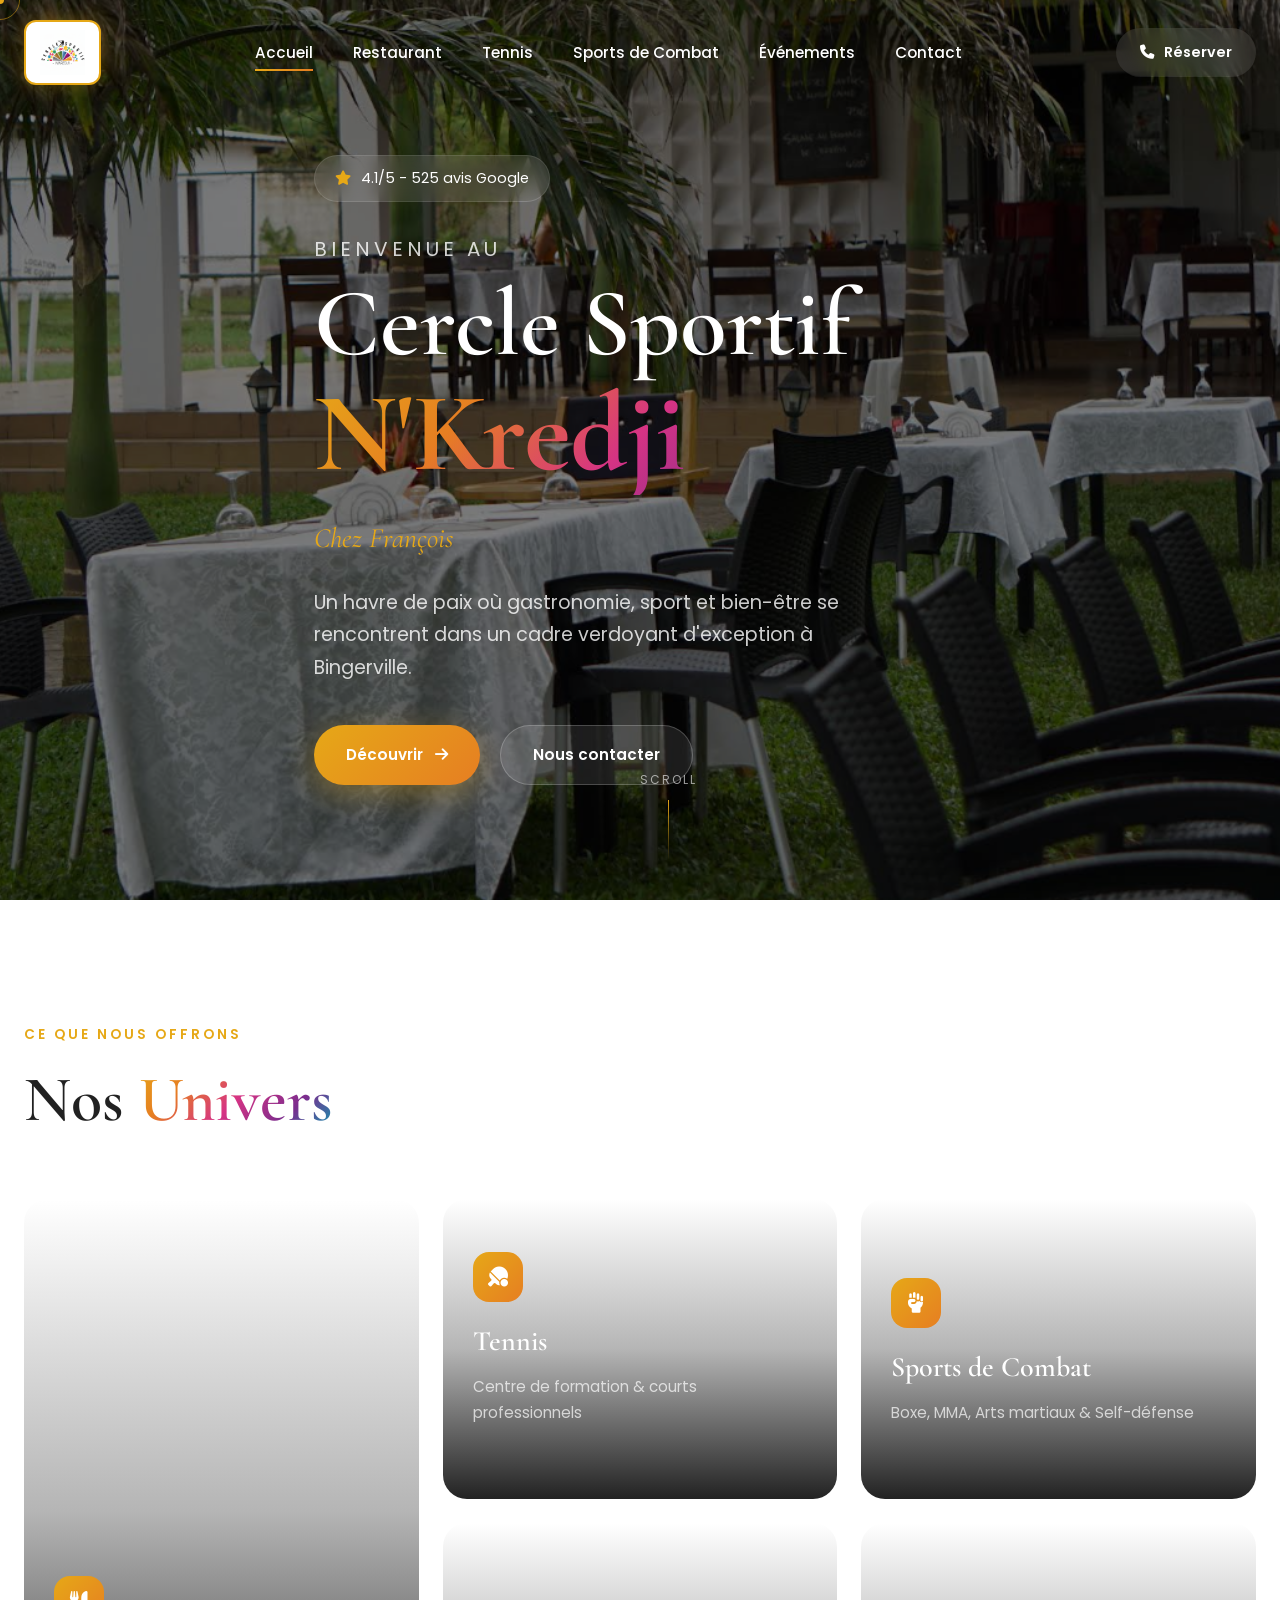
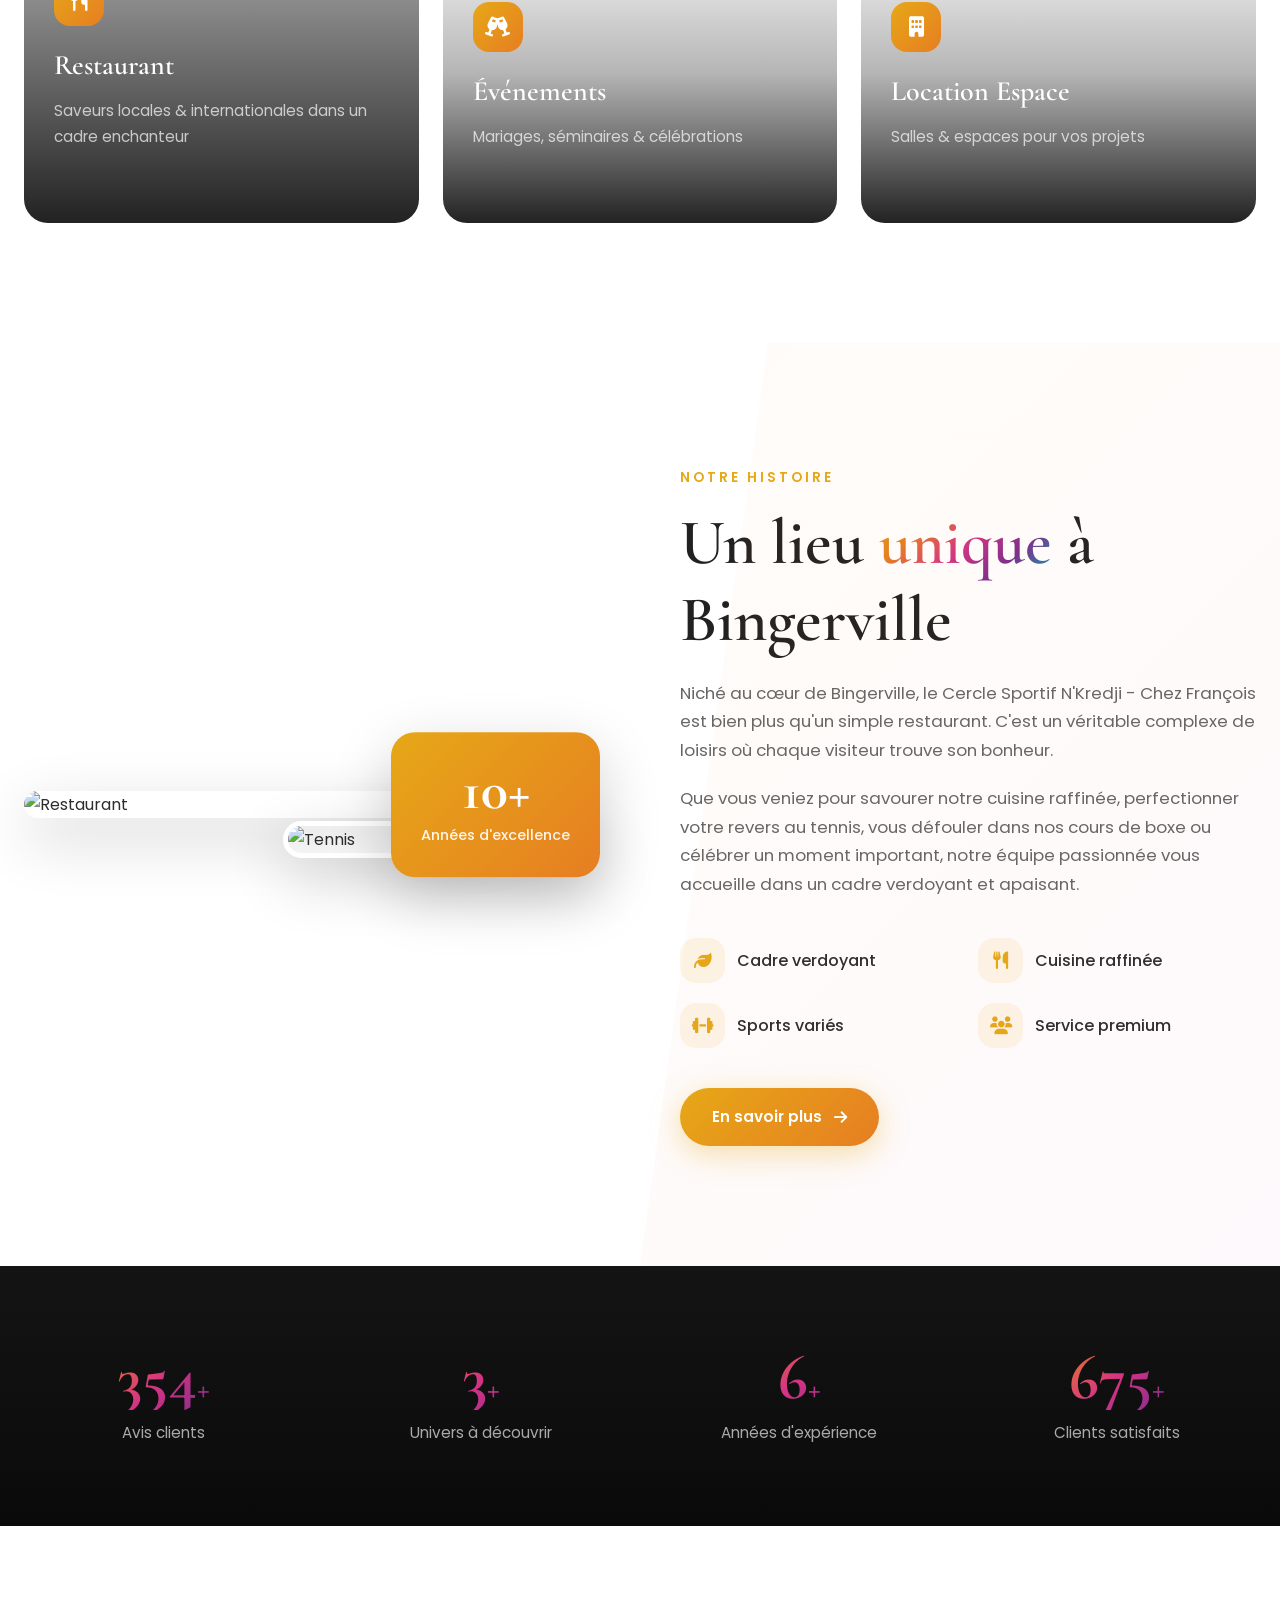
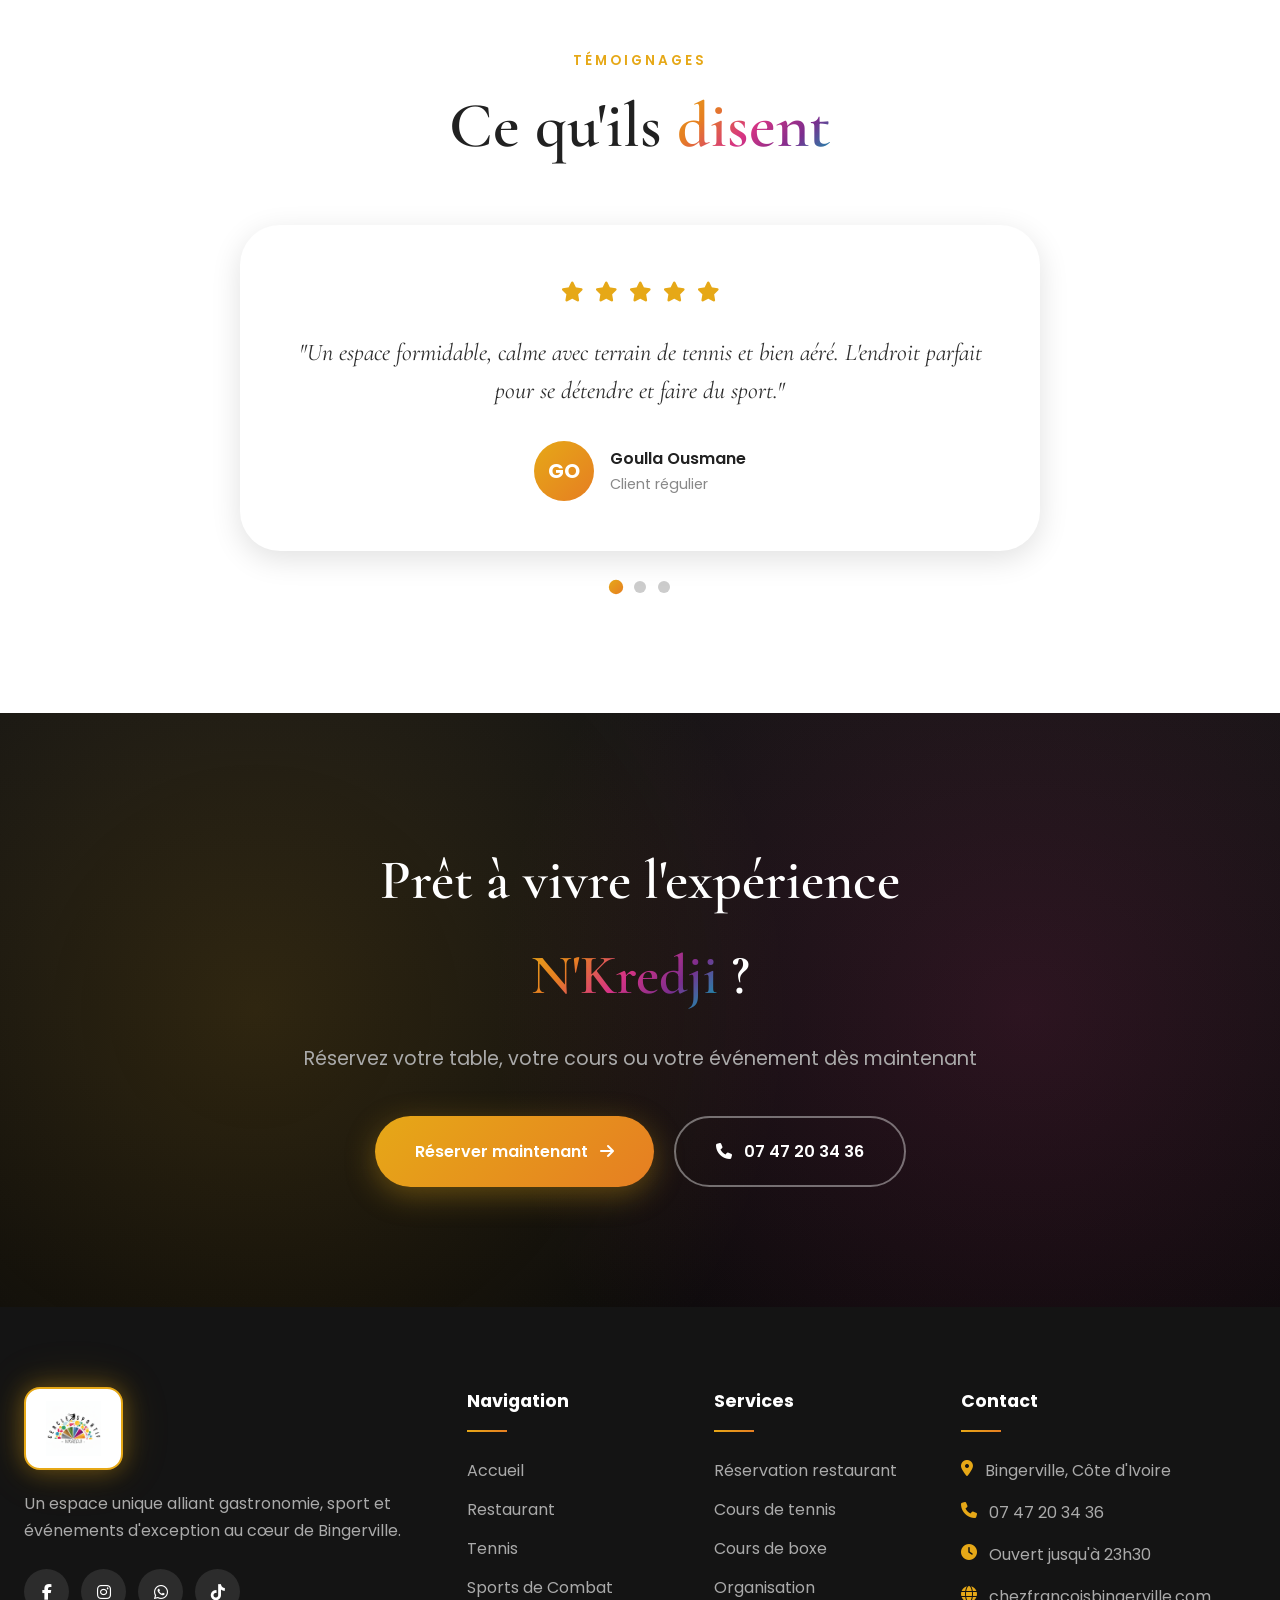
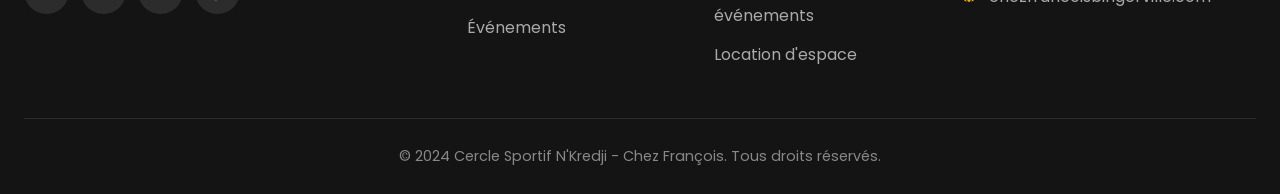
==== commit f875ff68: "le cercle correction dégradée" ====
--- a/index.html
+++ b/index.html
@@ -106,11 +106,6 @@
             <span>Scroll</span>
             <div class="hero__scroll-line"></div>
         </div>
-
-        <!-- Floating Elements -->
-        <div class="hero__float hero__float--1"></div>
-        <div class="hero__float hero__float--2"></div>
-        <div class="hero__float hero__float--3"></div>
     </section>
 
     <!-- Services Section -->
--- a/css/style.css
+++ b/css/style.css
@@ -292,15 +292,18 @@
 }
 
 .section--dark .btn--outline,
-.cta .btn--outline {
-    border-color: rgba(255, 255, 255, 0.3);
-    color: var(--white);
+.cta .btn--outline,
+.hero .btn--outline {
+    border-color: rgba(255, 255, 255, 0.4);
+    color: var(--white);
+    background: transparent;
 }
 
 .section--dark .btn--outline:hover,
-.cta .btn--outline:hover {
+.cta .btn--outline:hover,
+.hero .btn--outline:hover {
     border-color: var(--white);
-    background: rgba(255, 255, 255, 0.1);
+    background: rgba(255, 255, 255, 0.15);
 }
 
 .btn--glass {
@@ -385,13 +388,9 @@
     justify-content: space-between;
 }
 
-.nav__logo img {
-    height: 55px;
-    transition: var(--transition-normal);
-}
-
-.header.scrolled .nav__logo img {
-    height: 45px;
+.nav__logo {
+    display: flex;
+    align-items: center;
 }
 
 /* Logo Container - Clean modern design with orange glow */
@@ -399,53 +398,67 @@
     display: flex;
     align-items: center;
     justify-content: center;
-    padding: 10px 18px;
+    padding: 8px 14px;
     background: var(--white);
-    border-radius: 14px;
+    border-radius: 12px;
     border: 2px solid var(--gold);
     box-shadow:
-        0 0 15px rgba(230, 168, 23, 0.3),
-        0 4px 20px rgba(0, 0, 0, 0.1);
+        0 0 20px rgba(230, 168, 23, 0.35),
+        0 2px 10px rgba(0, 0, 0, 0.08);
     transition: var(--transition-normal);
     position: relative;
+}
+
+.logo-container img {
+    height: 45px;
+    width: auto;
+    display: block;
 }
 
 .nav__logo:hover .logo-container {
     border-color: var(--orange);
     box-shadow:
-        0 0 25px rgba(230, 168, 23, 0.5),
+        0 0 30px rgba(230, 168, 23, 0.5),
         0 0 50px rgba(230, 168, 23, 0.2),
-        0 8px 30px rgba(0, 0, 0, 0.15);
+        0 4px 15px rgba(0, 0, 0, 0.1);
     transform: translateY(-2px);
 }
 
 .header.scrolled .logo-container {
-    padding: 8px 14px;
+    padding: 6px 12px;
+}
+
+.header.scrolled .logo-container img {
+    height: 38px;
 }
 
 /* Footer Logo Container */
 .logo-container--footer {
+    display: inline-flex;
+    align-items: center;
+    justify-content: center;
     background: var(--white);
     border: 2px solid var(--gold);
     box-shadow:
-        0 0 20px rgba(230, 168, 23, 0.4),
-        0 0 40px rgba(230, 168, 23, 0.15),
-        0 4px 25px rgba(0, 0, 0, 0.2);
-    padding: 14px 22px;
-    border-radius: 18px;
+        0 0 25px rgba(230, 168, 23, 0.4),
+        0 0 50px rgba(230, 168, 23, 0.15),
+        0 4px 20px rgba(0, 0, 0, 0.15);
+    padding: 12px 20px;
+    border-radius: 16px;
+}
+
+.logo-container--footer img {
+    height: 55px;
+    width: auto;
 }
 
 .footer__logo:hover .logo-container--footer {
     border-color: var(--orange);
     box-shadow:
-        0 0 30px rgba(230, 168, 23, 0.6),
-        0 0 60px rgba(230, 168, 23, 0.25),
-        0 8px 35px rgba(0, 0, 0, 0.25);
+        0 0 35px rgba(230, 168, 23, 0.55),
+        0 0 70px rgba(230, 168, 23, 0.2),
+        0 6px 25px rgba(0, 0, 0, 0.2);
     transform: translateY(-3px);
-}
-
-.logo-container--footer img {
-    height: 65px;
 }
 
 .nav__list {
@@ -543,6 +556,7 @@
     display: flex;
     align-items: center;
     overflow: hidden;
+    padding: 120px 0 80px;
 }
 
 .hero__bg {
@@ -551,22 +565,20 @@
     left: 0;
     width: 100%;
     height: 100%;
-    /* Fallback color - vert émeraude foncé inspiré du logo */
-    background: linear-gradient(135deg, #1D5E3A 0%, #0A2E1C 100%);
+    background: #0a0a0a;
+    z-index: 0;
 }
 
 .hero__image {
+    position: absolute;
+    top: 0;
+    left: 0;
     width: 100%;
     height: 100%;
     background-size: cover;
     background-position: center;
     background-repeat: no-repeat;
-}
-
-.hero__video {
-    width: 100%;
-    height: 100%;
-    object-fit: cover;
+    z-index: 1;
 }
 
 .hero__overlay {
@@ -575,19 +587,14 @@
     left: 0;
     width: 100%;
     height: 100%;
-    background: linear-gradient(
-        135deg,
-        rgba(10, 10, 10, 0.7) 0%,
-        rgba(10, 10, 10, 0.5) 50%,
-        rgba(10, 10, 10, 0.4) 100%
-    );
+    background: rgba(0, 0, 0, 0.5);
+    z-index: 2;
 }
 
 .hero__content {
     position: relative;
-    z-index: 2;
-    max-width: 800px;
-    padding-top: 100px;
+    z-index: 3;
+    max-width: 700px;
 }
 
 .hero__badge {
@@ -700,57 +707,9 @@
     100% { transform: scaleY(0); transform-origin: bottom; }
 }
 
-/* Floating shapes */
+/* Floating shapes - disabled for cleaner look */
 .hero__float {
-    position: absolute;
-    border-radius: 50%;
-    filter: blur(80px);
-    opacity: 0.4;
-    pointer-events: none;
-}
-
-.hero__float--1 {
-    width: 500px;
-    height: 500px;
-    background: var(--gold);
-    top: -150px;
-    right: -100px;
-    animation: float1 20s ease-in-out infinite;
-}
-
-.hero__float--2 {
-    width: 400px;
-    height: 400px;
-    background: var(--fuchsia);
-    bottom: -100px;
-    left: -100px;
-    animation: float2 25s ease-in-out infinite;
-}
-
-.hero__float--3 {
-    width: 300px;
-    height: 300px;
-    background: var(--cyan);
-    top: 40%;
-    right: 10%;
-    animation: float3 18s ease-in-out infinite;
-}
-
-@keyframes float1 {
-    0%, 100% { transform: translate(0, 0) scale(1); }
-    33% { transform: translate(-50px, 50px) scale(1.1); }
-    66% { transform: translate(30px, -30px) scale(0.95); }
-}
-
-@keyframes float2 {
-    0%, 100% { transform: translate(0, 0) scale(1); }
-    33% { transform: translate(40px, -40px) scale(0.9); }
-    66% { transform: translate(-30px, 30px) scale(1.1); }
-}
-
-@keyframes float3 {
-    0%, 100% { transform: translate(0, 0) scale(1); }
-    50% { transform: translate(-40px, 40px) scale(1.1); }
+    display: none;
 }
 
 @keyframes fadeInUp {
@@ -2915,18 +2874,41 @@
         --section-padding: 80px;
     }
 
+    /* Header Mobile */
+    .header {
+        padding: 12px 0;
+    }
+
+    .logo-container {
+        padding: 6px 10px;
+    }
+
+    .logo-container img {
+        height: 36px;
+    }
+
+    .header.scrolled .logo-container {
+        padding: 5px 8px;
+    }
+
+    .header.scrolled .logo-container img {
+        height: 32px;
+    }
+
+    /* Mobile Menu */
     .nav__menu {
         position: fixed;
         top: 0;
         right: -100%;
-        width: 300px;
+        width: 280px;
         height: 100vh;
         background: var(--dark);
         flex-direction: column;
-        justify-content: center;
-        padding: 40px;
+        justify-content: flex-start;
+        padding: 100px 30px 40px;
         transition: var(--transition-normal);
         z-index: 1000;
+        box-shadow: -5px 0 30px rgba(0, 0, 0, 0.3);
     }
 
     .nav__menu.active {
@@ -2935,30 +2917,92 @@
 
     .nav__list {
         flex-direction: column;
-        gap: 25px;
+        gap: 0;
+        width: 100%;
+    }
+
+    .nav__item {
+        width: 100%;
+        border-bottom: 1px solid rgba(255, 255, 255, 0.1);
     }
 
     .nav__link {
         color: var(--white);
-        font-size: 1.25rem;
+        font-size: 1.1rem;
+        display: block;
+        padding: 18px 0;
+        width: 100%;
+    }
+
+    .nav__link:hover,
+    .nav__link.active {
+        color: var(--gold);
     }
 
     .nav__close {
-        display: block;
+        display: flex;
+        align-items: center;
+        justify-content: center;
         position: absolute;
-        top: 30px;
-        right: 30px;
+        top: 25px;
+        right: 25px;
+        width: 40px;
+        height: 40px;
         font-size: 1.5rem;
         color: var(--white);
         cursor: pointer;
+        background: rgba(255, 255, 255, 0.1);
+        border-radius: 50%;
+        transition: var(--transition-fast);
+    }
+
+    .nav__close:hover {
+        background: var(--gold);
+        color: var(--dark);
     }
 
     .nav__toggle {
         display: flex;
-    }
-
-    .nav__cta span {
+        padding: 8px;
+        background: rgba(255, 255, 255, 0.1);
+        border-radius: 8px;
+    }
+
+    .nav__toggle span {
+        width: 22px;
+        height: 2px;
+        background: var(--white);
+    }
+
+    .header--dark .nav__toggle {
+        background: rgba(0, 0, 0, 0.05);
+    }
+
+    .header--dark .nav__toggle span {
+        background: var(--gray-800);
+    }
+
+    .header.scrolled .nav__toggle {
+        background: rgba(0, 0, 0, 0.05);
+    }
+
+    .header.scrolled .nav__toggle span {
+        background: var(--gray-800);
+    }
+
+    /* Hide CTA on mobile */
+    .nav__cta {
         display: none;
+    }
+
+    /* Add CTA inside menu */
+    .nav__menu .nav__cta {
+        display: flex;
+        margin-top: 30px;
+        width: 100%;
+        justify-content: center;
+        background: var(--gradient-gold);
+        color: var(--white);
     }
 
     .about__wrapper,
@@ -3045,6 +3089,70 @@
 }
 
 @media (max-width: 768px) {
+    /* Hero Section Mobile */
+    .hero {
+        min-height: 100vh;
+        min-height: 100svh;
+        padding: 100px 0 60px;
+        align-items: flex-start;
+    }
+
+    .hero__content {
+        padding-top: 20px;
+        text-align: left;
+        max-width: 100%;
+    }
+
+    .hero__badge {
+        margin-bottom: 20px;
+        padding: 8px 16px;
+        font-size: 0.85rem;
+    }
+
+    .hero__title-line {
+        font-size: 0.9rem;
+        letter-spacing: 3px;
+        margin-bottom: 8px;
+    }
+
+    .hero__title-main {
+        font-size: 2rem;
+        margin-bottom: 5px;
+    }
+
+    .hero__title-accent {
+        font-size: 2.5rem;
+    }
+
+    .hero__subtitle {
+        font-size: 1.2rem;
+        margin-bottom: 16px;
+    }
+
+    .hero__description {
+        font-size: 0.95rem;
+        line-height: 1.6;
+        margin-bottom: 30px;
+        max-width: 100%;
+    }
+
+    .hero__buttons {
+        flex-direction: column;
+        gap: 12px;
+        width: 100%;
+    }
+
+    .hero__buttons .btn {
+        width: 100%;
+        justify-content: center;
+        padding: 16px 24px;
+    }
+
+    .hero__scroll {
+        display: none;
+    }
+
+    /* Grids Mobile */
     .services__grid,
     .menu__grid,
     .programs__grid,
@@ -3056,6 +3164,12 @@
     .features__grid,
     .pricing__options {
         grid-template-columns: 1fr;
+        gap: 16px;
+    }
+
+    .stats__grid {
+        grid-template-columns: repeat(2, 1fr);
+        gap: 16px;
     }
 
     .program-card--featured {
@@ -3063,9 +3177,10 @@
     }
 
     .program-card--featured:hover {
-        transform: translateY(-10px);
-    }
-
+        transform: translateY(-8px);
+    }
+
+    /* Forms Mobile */
     .form-row {
         grid-template-columns: 1fr;
     }
@@ -3074,25 +3189,29 @@
         grid-column: span 1;
     }
 
-    .hero__buttons {
-        flex-direction: column;
-    }
-
-    .hero__buttons .btn {
-        width: 100%;
-    }
-
+    /* CTA Mobile */
     .cta__buttons {
         flex-direction: column;
+        gap: 12px;
     }
 
     .cta__buttons .btn {
         width: 100%;
     }
 
+    /* Footer Mobile */
     .footer__top {
         grid-template-columns: 1fr;
         text-align: center;
+        gap: 40px;
+    }
+
+    .logo-container--footer {
+        padding: 10px 16px;
+    }
+
+    .logo-container--footer img {
+        height: 45px;
     }
 
     .footer__title::after {
@@ -3133,54 +3252,210 @@
 
 @media (max-width: 480px) {
     :root {
-        --section-padding: 60px;
+        --section-padding: 40px;
     }
 
     .container {
-        padding: 0 16px;
-    }
-
+        padding: 0 20px;
+    }
+
+    /* Header Small Mobile */
+    .header {
+        padding: 8px 0;
+    }
+
+    .logo-container {
+        padding: 4px 8px;
+        border-radius: 8px;
+        border-width: 1.5px;
+    }
+
+    .logo-container img {
+        height: 28px;
+    }
+
+    .header.scrolled .logo-container {
+        padding: 4px 6px;
+    }
+
+    .header.scrolled .logo-container img {
+        height: 26px;
+    }
+
+    .nav__toggle {
+        padding: 8px;
+        gap: 5px;
+    }
+
+    .nav__toggle span {
+        width: 20px;
+        height: 2px;
+    }
+
+    /* Hero Small Mobile */
+    .hero {
+        min-height: 100svh;
+        padding: 80px 0 40px;
+    }
+
+    .hero__content {
+        padding-top: 15px;
+    }
+
+    .hero__badge {
+        padding: 6px 12px;
+        font-size: 0.75rem;
+        gap: 6px;
+    }
+
+    .hero__badge-icon {
+        font-size: 0.8rem;
+    }
+
+    .hero__title-line {
+        font-size: 0.7rem;
+        letter-spacing: 2px;
+        margin-bottom: 6px;
+    }
+
+    .hero__title-main {
+        font-size: 1.6rem;
+        margin-bottom: 4px;
+    }
+
+    .hero__title-accent {
+        font-size: 2rem;
+    }
+
+    .hero__subtitle {
+        font-size: 1rem;
+        margin-bottom: 12px;
+    }
+
+    .hero__description {
+        font-size: 0.85rem;
+        margin-bottom: 24px;
+        line-height: 1.5;
+    }
+
+    .hero__buttons {
+        gap: 10px;
+    }
+
+    .hero__buttons .btn {
+        padding: 14px 20px;
+        font-size: 0.85rem;
+    }
+
+    /* Page Hero Small Mobile */
     .page-hero {
-        height: 60vh;
-        min-height: 400px;
-    }
-
-    .hero__title-main {
-        font-size: 2.5rem;
-    }
-
-    .hero__title-accent {
-        font-size: 3rem;
+        height: 45vh;
+        min-height: 300px;
+    }
+
+    .page-hero__title {
+        font-size: 1.5rem;
+    }
+
+    .page-hero__subtitle {
+        font-size: 0.85rem;
+    }
+
+    /* Sections Small Mobile */
+    .section__subtitle {
+        font-size: 0.75rem;
     }
 
     .section__title {
-        font-size: 2rem;
-    }
-
+        font-size: 1.6rem;
+    }
+
+    .section__description {
+        font-size: 0.9rem;
+    }
+
+    /* Buttons Small Mobile */
     .btn {
+        padding: 12px 24px;
+        font-size: 0.9rem;
+    }
+
+    .btn--large {
         padding: 14px 28px;
     }
 
-    .btn--large {
-        padding: 16px 32px;
-    }
-
+    /* Cards Small Mobile */
+    .service-card,
+    .menu-card,
+    .event-type-card,
+    .space-card {
+        padding: 25px 20px;
+    }
+
+    .service-card__icon,
+    .menu-card__icon {
+        width: 50px;
+        height: 50px;
+        font-size: 1.2rem;
+    }
+
+    /* Footer Small Mobile */
+    .footer {
+        padding: 50px 0 20px;
+    }
+
+    .logo-container--footer {
+        padding: 8px 14px;
+        border-radius: 12px;
+    }
+
+    .logo-container--footer img {
+        height: 40px;
+    }
+
+    .footer__description {
+        font-size: 0.9rem;
+    }
+
+    .footer__links li a {
+        font-size: 0.9rem;
+    }
+
+    .footer__bottom {
+        flex-direction: column;
+        gap: 15px;
+        text-align: center;
+    }
+
+    /* Other elements */
     .intro__badges {
         flex-direction: column;
     }
 
     .drinks__list {
-        gap: 15px;
+        gap: 12px;
     }
 
     .drinks__item {
-        padding: 15px;
+        padding: 12px;
     }
 
     .schedule__table th,
     .schedule__table td {
-        padding: 12px 8px;
-        font-size: 0.85rem;
+        padding: 10px 6px;
+        font-size: 0.8rem;
+    }
+
+    .contact__form-wrapper {
+        padding: 25px 16px;
+    }
+
+    .testimonial__content {
+        padding: 25px 20px;
+    }
+
+    .testimonial__text {
+        font-size: 1rem;
     }
 }
 
